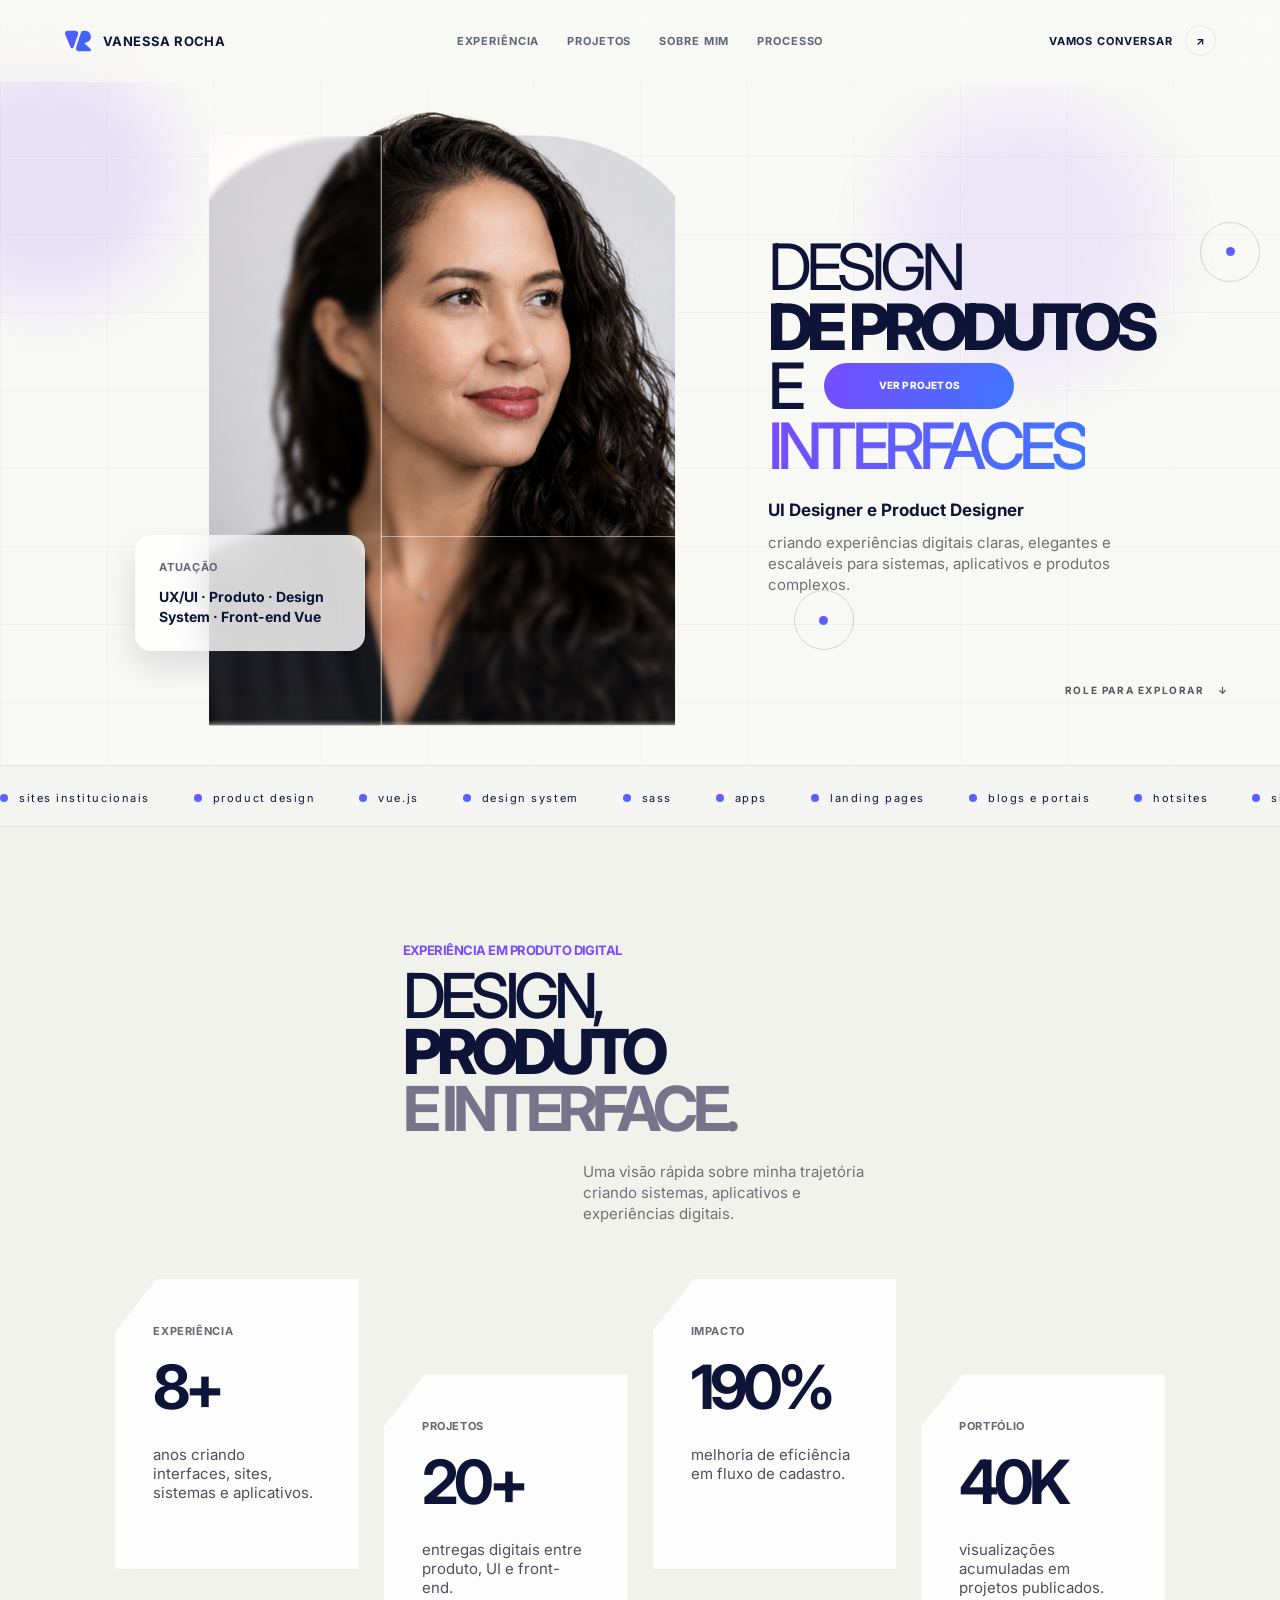
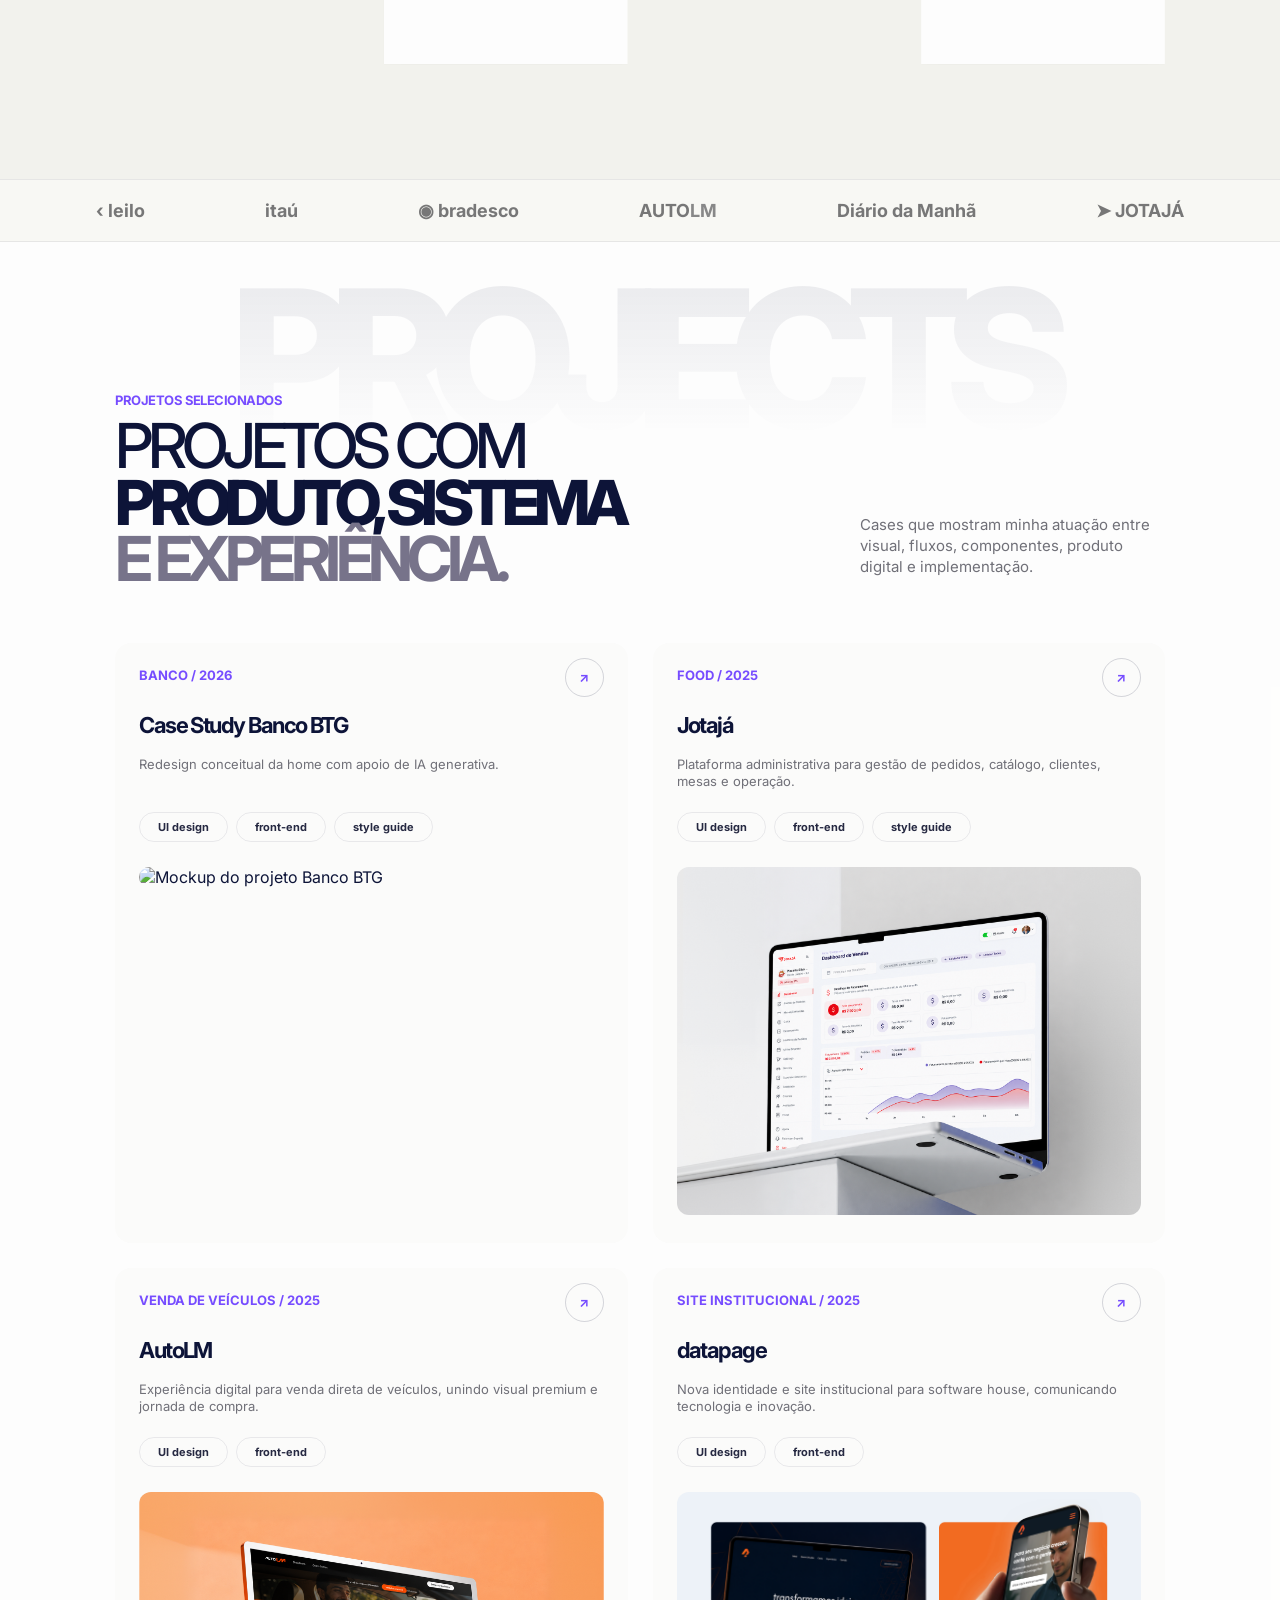
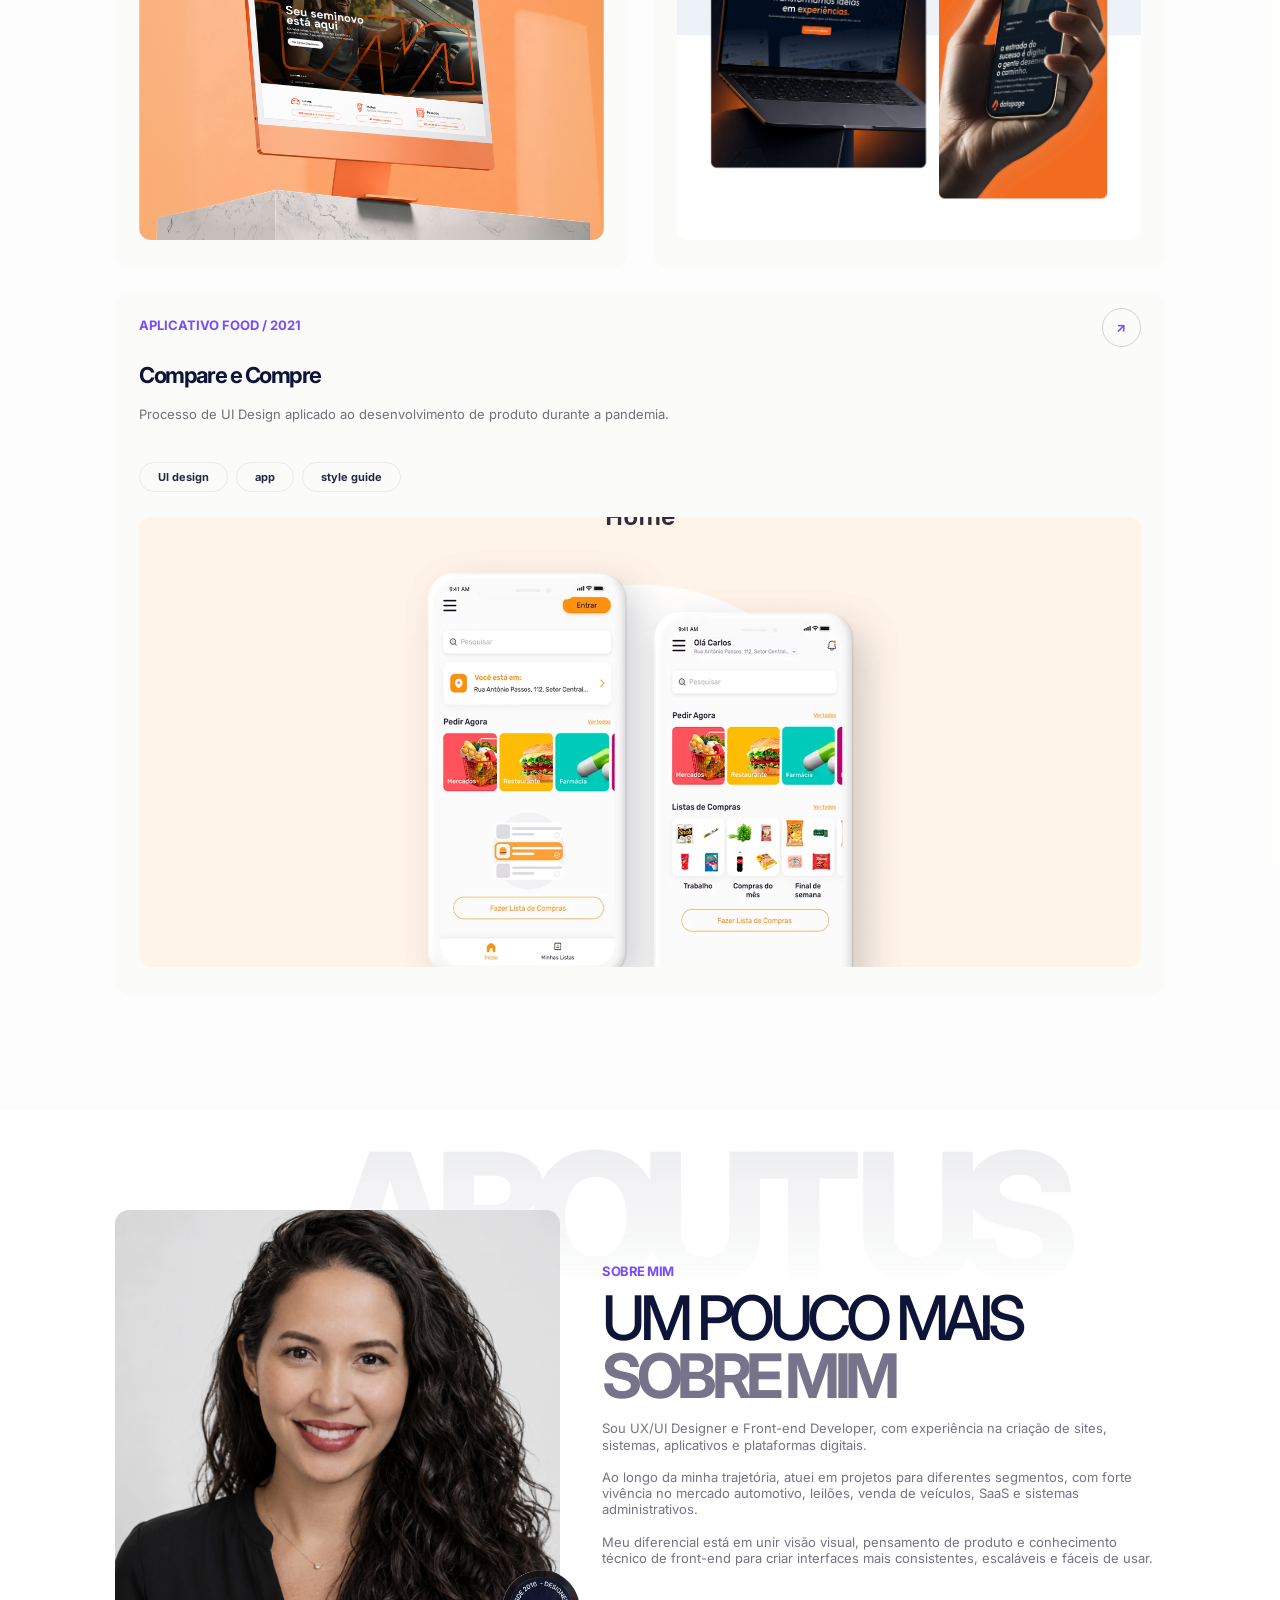
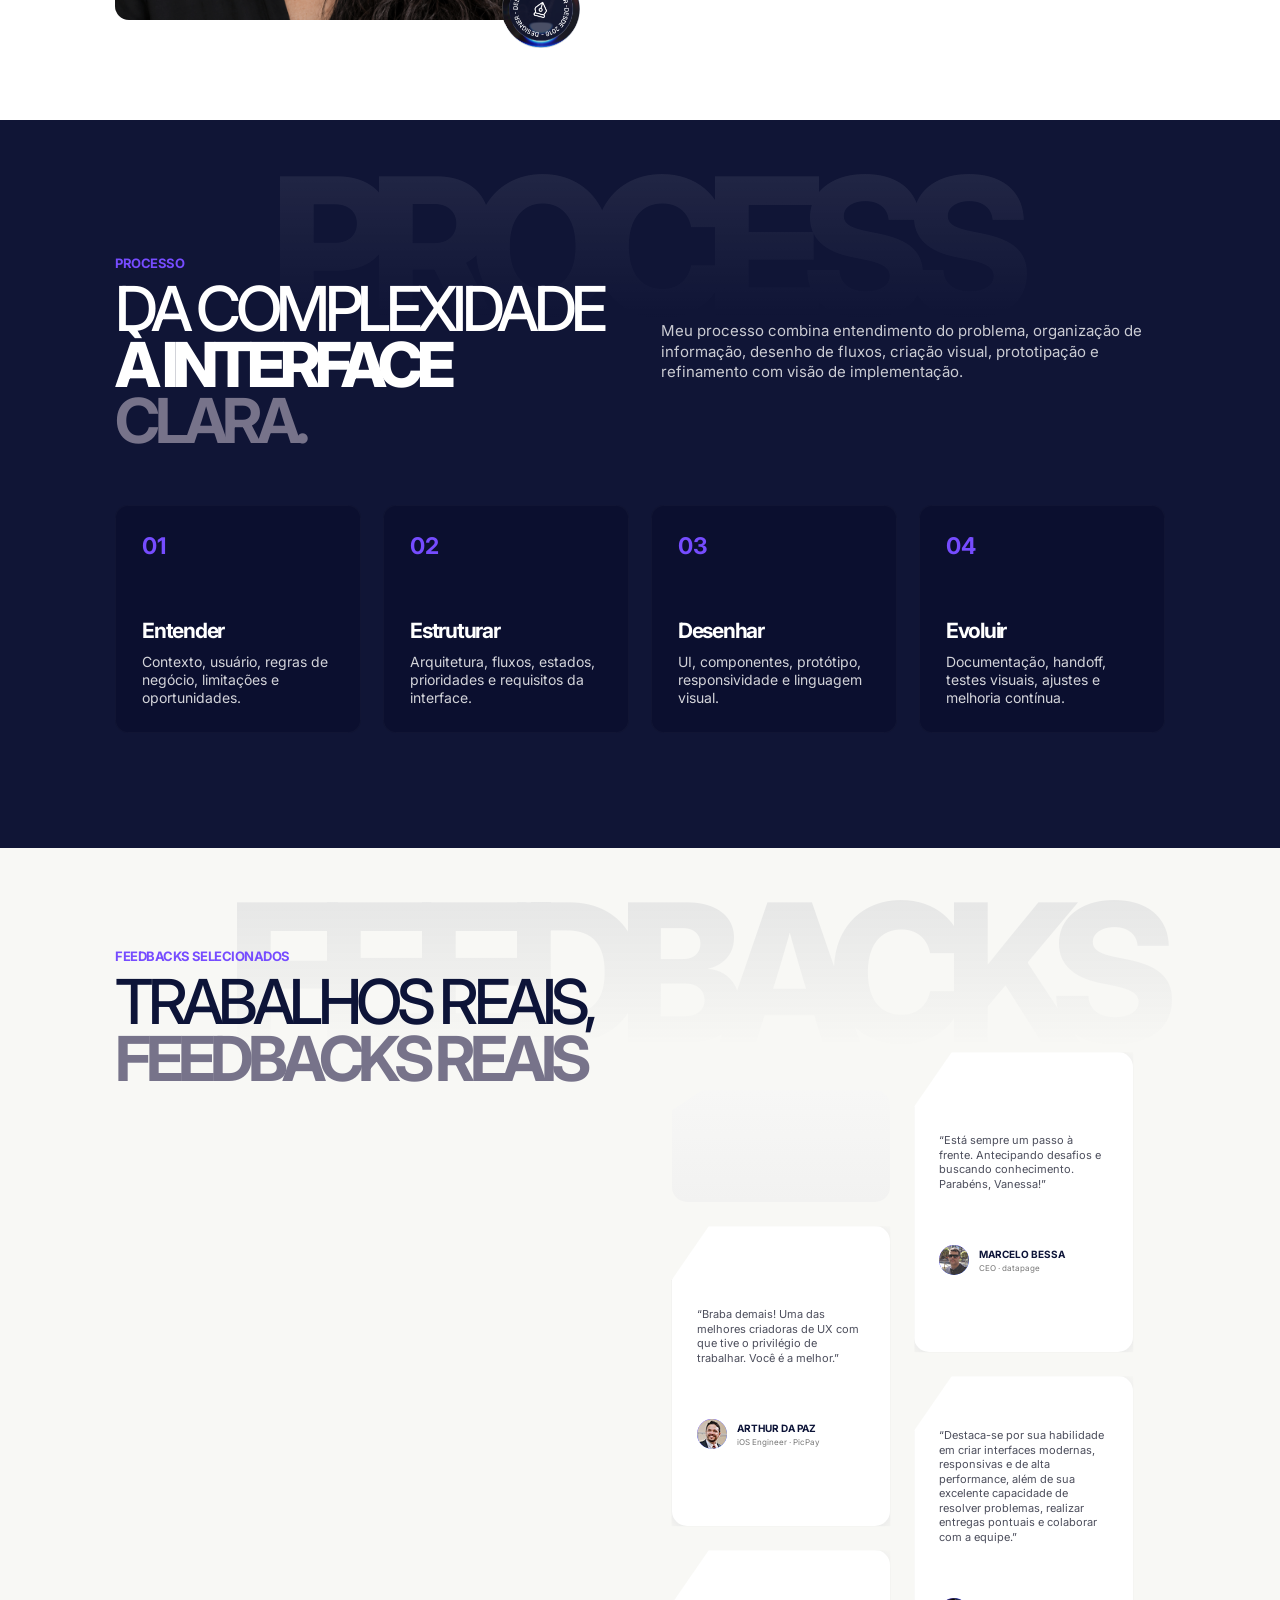
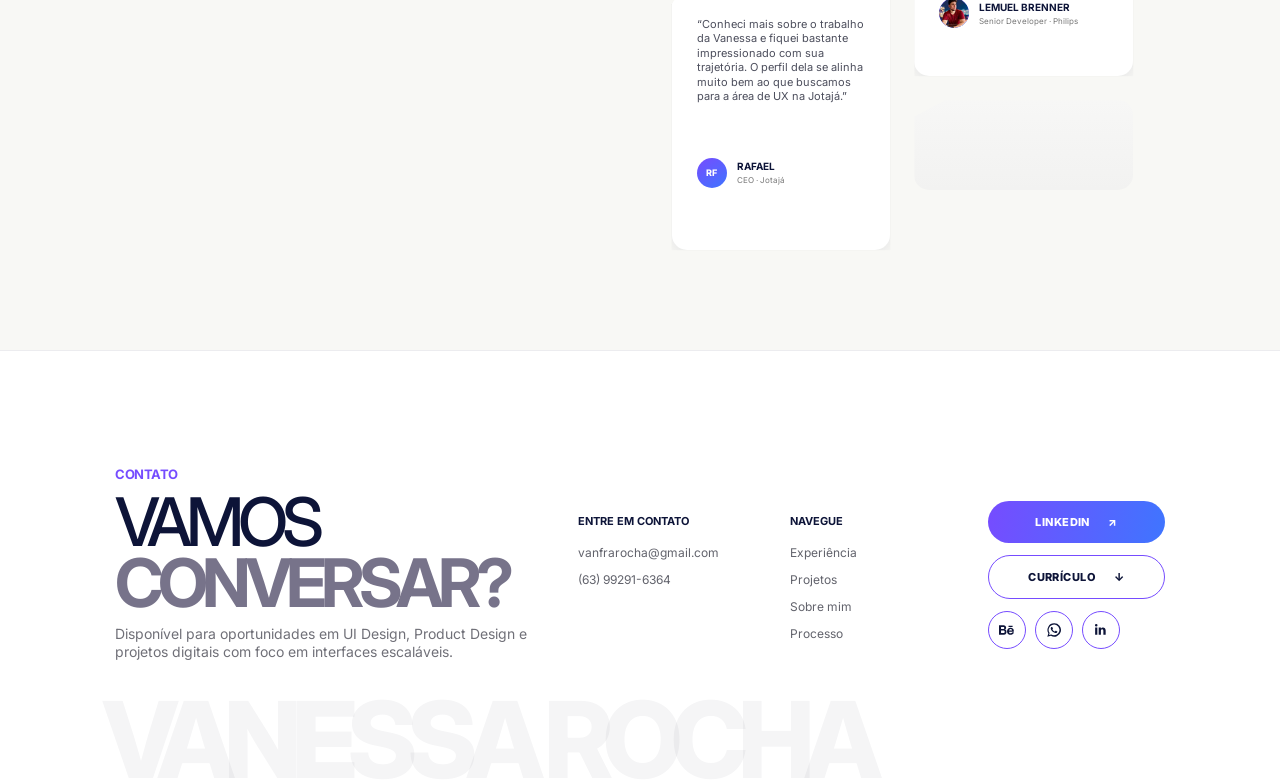
==== index.html @ e7861928 "Initial portfolio" ====
<!doctype html>
<html lang="pt-BR">

<head>
  <meta charset="UTF-8" />
  <meta name="viewport" content="width=device-width, initial-scale=1.0" />
  <meta name="description" content="Portfólio de Vanessa Rocha, UI Designer e Product Designer." />
  <title>Vanessa Rocha | UI & Product Designer</title>
  <link rel="icon" type="image/png" href="./assets/favicon.png" />
  <link rel="preconnect" href="https://fonts.googleapis.com" />
  <link rel="preconnect" href="https://fonts.gstatic.com" crossorigin />
  <link href="https://fonts.googleapis.com/css2?family=Inter:wght@400;500;600;700;800&display=swap" rel="stylesheet" />
  <link rel="stylesheet" href="./styles.css" />
  <script defer src="./script.js"></script>
</head>

<body>

  <header class="site-header">
    <a class="brand" href="#inicio" aria-label="Vanessa Rocha, início">
      <img class="brand-mark" src="./assets/logo_vr.svg" alt="" />
      <span>Vanessa Rocha</span>
    </a>
    <nav class="desktop-nav" aria-label="Navegação principal">
      <a href="#experiencia">Experiência</a>
      <a href="#projetos">Projetos</a>
      <a href="#sobre">Sobre mim</a>
      <a href="#processo">Processo</a>
    </nav>
    <a class="header-cta" href="#contato">Vamos conversar <span>↗</span></a>
    <button class="menu-button" type="button" aria-label="Abrir menu" aria-expanded="false">
      <span></span><span></span><span></span>
    </button>
  </header>

  <div class="mobile-menu">
    <a href="#experiencia">Experiência</a>
    <a href="#projetos">Projetos</a>
    <a href="#sobre">Sobre mim</a>
    <a href="#processo">Processo</a>
    <a href="#contato">Contato</a>
  </div>

  <main>
    <section class="hero" id="inicio">
      <div class="page-grid" aria-hidden="true"></div>
      <div class="hero-glow glow-a"></div>
      <div class="hero-glow glow-b"></div>
      <div class="hero-portrait reveal">
        <!-- <div class="portrait-backdrop"></div> -->
        <img src="./assets/vanessa-rocha-hero.png" alt="Retrato profissional de Vanessa Rocha" />
        <div class="portrait-grid" aria-hidden="true"></div>
        <div class="floating-card">
          <span>Atuação</span>
          <strong>UX/UI · Produto · Design System · Front-end Vue</strong>
        </div>
      </div>
      <div class="hero-copy">
        <h1 class="sr-only">Design de produtos e interfaces</h1>
        <div class="hero-title">
          <span class="hero-line" aria-hidden="true">Design</span>
          <span class="hero-line" aria-hidden="true"><strong>de produtos</strong></span>
          <span class="hero-line hero-e-line">
            <span aria-hidden="true">e</span>
            <a class="primary-button hero-button reveal" href="#projetos">Ver projetos</a>
          </span>
          <span class="hero-line" aria-hidden="true"><em>interfaces</em></span>
        </div>
        <div class="hero-intro reveal">
          <strong>UI Designer e Product Designer</strong>
          <p>criando experiências digitais claras, elegantes e escaláveis para sistemas, aplicativos e produtos
            complexos.</p>
        </div>
      </div>
      <div class="orb orb-top" aria-hidden="true"><i></i></div>
      <div class="orb orb-bottom" aria-hidden="true"><i></i></div>
      <div class="scroll-note">Role para explorar <span>↓</span></div>
    </section>

    <div class="skills-ticker" aria-label="Competências">
      <div class="ticker-track">
        <span>sites institucionais</span><span>product design</span><span>vue.js</span>
        <span>design system</span><span>sass</span><span>apps</span>
        <span>landing pages</span><span>blogs e portais</span><span>hotsites</span>
        <span>sites institucionais</span><span>product design</span><span>vue.js</span>
        <span>design system</span><span>sass</span><span>apps</span>
      </div>
    </div>

    <section class="experience section" id="experiencia">
      <div class="section-heading reveal">
        <span class="eyebrow">Experiência em produto digital</span>
        <h2>Design,<br /><strong>produto</strong><br /><em>e interface.</em></h2>
        <p>Uma visão rápida sobre minha trajetória criando sistemas, aplicativos e experiências digitais.</p>
      </div>
      <div class="metric-grid">
        <article class="metric-card reveal"><span>Experiência</span><strong>8+</strong>
          <p>anos criando interfaces, sites, sistemas e aplicativos.</p>
        </article>
        <article class="metric-card reveal"><span>Projetos</span><strong>20+</strong>
          <p>entregas digitais entre produto, UI e front-end.</p>
        </article>
        <article class="metric-card reveal"><span>Impacto</span><strong>190%</strong>
          <p>melhoria de eficiência em fluxo de cadastro.</p>
        </article>
        <article class="metric-card reveal"><span>Portfólio</span><strong>40K</strong>
          <p>visualizações acumuladas em projetos publicados.</p>
        </article>
      </div>
    </section>

    <div class="client-strip" aria-label="Empresas e marcas">
      <span>‹ leilo</span><span>itaú</span><span>◉ bradesco</span><span>AUTO<strong>LM</strong></span><span>Diário da
        Manhã</span><span>➤ JOTAJÁ</span>
    </div>

    <section class="projects section" id="projetos">
      <div class="oversized-word">PROJECTS</div>
      <div class="projects-heading reveal">
        <div>
          <span class="eyebrow">Projetos selecionados</span>
          <h2>Projetos com<br /><strong>produto, sistema</strong><br /><em>e experiência.</em></h2>
        </div>
        <p>Cases que mostram minha atuação entre visual, fluxos, componentes, produto digital e implementação.</p>
      </div>
      <div class="projects-grid">
        <a class="project-card reveal" href="./case-btg.html">
          <div class="project-meta"><span>Banco / 2026</span><i>↗</i></div>
          <h3>Case Study Banco BTG</h3>
          <p>Redesign conceitual da home com apoio de IA generativa.</p>
          <div class="tags"><span>UI design</span><span>front-end</span><span>style guide</span></div>
          <img src="./assets/btg.png" alt="Mockup do projeto Banco BTG" loading="lazy" />
        </a>
        <a class="project-card reveal" href="./case-jotaja.html">
          <div class="project-meta"><span>Food / 2025</span><i>↗</i></div>
          <h3>Jotajá</h3>
          <p>Plataforma administrativa para gestão de pedidos, catálogo, clientes, mesas e operação.</p>
          <div class="tags"><span>UI design</span><span>front-end</span><span>style guide</span></div>
          <img src="./assets/jotaja.png" alt="Mockup do dashboard Jotajá" loading="lazy" />
        </a>
        <a class="project-card reveal" href="./case-autolm.html">
          <div class="project-meta"><span>Venda de veículos / 2025</span><i>↗</i></div>
          <h3>AutoLM</h3>
          <p>Experiência digital para venda direta de veículos, unindo visual premium e jornada de compra.</p>
          <div class="tags"><span>UI design</span><span>front-end</span></div>
          <img src="./assets/autolm.png" alt="Mockup do projeto AutoLM" loading="lazy" />
        </a>
        <a class="project-card reveal" href="./case-datapage.html">
          <div class="project-meta"><span>Site institucional / 2025</span><i>↗</i></div>
          <h3>datapage</h3>
          <p>Nova identidade e site institucional para software house, comunicando tecnologia e inovação.</p>
          <div class="tags"><span>UI design</span><span>front-end</span></div>
          <img src="./assets/datapage.png" alt="Mockup do projeto datapage" loading="lazy" />
        </a>
        <a class="project-card reveal project-wide" href="./case-compare-compre.html">
          <div class="project-meta"><span>Aplicativo food / 2021</span><i>↗</i></div>
          <h3>Compare e Compre</h3>
          <p>Processo de UI Design aplicado ao desenvolvimento de produto durante a pandemia.</p>
          <div class="tags"><span>UI design</span><span>app</span><span>style guide</span></div>
          <img src="./assets/compare-compre.png" alt="Mockup do aplicativo Compare e Compre" loading="lazy" />
        </a>
      </div>
    </section>

    <section class="about section" id="sobre">
      <div class="about-background-word" aria-hidden="true">About us</div>
      <div class="about-photo reveal">
        <img src="./assets/vanessa-rocha.png" alt="Vanessa Rocha" loading="lazy" />
        <img class="about-since" src="./assets/since-2018.png" alt="Desde 2018" loading="lazy" />
      </div>
      <div class="about-content reveal">
        <span class="eyebrow">Sobre mim</span>
        <h2>Um pouco mais<br /><em>sobre mim</em></h2>
        <p>Sou UX/UI Designer e Front-end Developer, com experiência na criação de sites, sistemas, aplicativos e
          plataformas digitais.</p>
        <p>Ao longo da minha trajetória, atuei em projetos para diferentes segmentos, com forte vivência no mercado
          automotivo, leilões, venda de veículos, SaaS e sistemas administrativos.</p>
        <p>Meu diferencial está em unir visão visual, pensamento de produto e conhecimento técnico de front-end para
          criar interfaces mais consistentes, escaláveis e fáceis de usar.</p>
      </div>
    </section>

    <section class="process section" id="processo">
      <div class="oversized-word">PROCESS</div>
      <div class="process-heading reveal">
        <div>
          <span class="eyebrow">Processo</span>
          <h2>Da complexidade<br /><strong>à interface</strong><br /><em>clara.</em></h2>
        </div>
        <p>Meu processo combina entendimento do problema, organização de informação, desenho de fluxos, criação visual,
          prototipação e refinamento com visão de implementação.</p>
      </div>
      <div class="process-grid">
        <article class="process-card reveal"><span>01</span>
          <h3>Entender</h3>
          <p>Contexto, usuário, regras de negócio, limitações e oportunidades.</p>
        </article>
        <article class="process-card reveal"><span>02</span>
          <h3>Estruturar</h3>
          <p>Arquitetura, fluxos, estados, prioridades e requisitos da interface.</p>
        </article>
        <article class="process-card reveal"><span>03</span>
          <h3>Desenhar</h3>
          <p>UI, componentes, protótipo, responsividade e linguagem visual.</p>
        </article>
        <article class="process-card reveal"><span>04</span>
          <h3>Evoluir</h3>
          <p>Documentação, handoff, testes visuais, ajustes e melhoria contínua.</p>
        </article>
      </div>
    </section>

    <section class="feedbacks section">
      <div class="oversized-word">FEEDBACKS</div>
      <div class="feedback-title reveal">
        <span class="eyebrow">Feedbacks selecionados</span>
        <h2>Trabalhos reais,<br /><em>feedbacks reais</em></h2>
      </div>
      <div class="feedback-grid">
        <div class="feedback-column feedback-column-left">
          <div class="feedback-placeholder" aria-hidden="true"></div>
          <blockquote class="feedback-card reveal">
            <p>“Braba demais! Uma das melhores criadoras de UX com que tive o privilégio de trabalhar. Você é a melhor.”
            </p>
            <footer><i><img src="./assets/arthur.png" alt="Arthur da Paz" /></i><span><strong>Arthur da
                  Paz</strong><small>iOS Engineer · PicPay</small></span></footer>
          </blockquote>
          <blockquote class="feedback-card reveal">
            <p>“Conheci mais sobre o trabalho da Vanessa e fiquei bastante impressionado com sua trajetória. O perfil
              dela se alinha muito bem ao que buscamos para a área de UX na Jotajá.”</p>
            <footer><i>RF</i><span><strong>Rafael</strong><small>CEO · Jotajá</small></span>
            </footer>
          </blockquote>
        </div>
        <div class="feedback-column feedback-column-right">
          <blockquote class="feedback-card reveal">
            <p>“Está sempre um passo à frente. Antecipando desafios e buscando conhecimento. Parabéns, Vanessa!”</p>
            <footer><i><img src="./assets/marcelo.png" alt="Marcelo Bessa" /></i><span><strong>Marcelo
                  Bessa</strong><small>CEO · datapage</small></span></footer>
          </blockquote>
          <blockquote class="feedback-card reveal">
            <p>“Destaca-se por sua habilidade em criar interfaces modernas, responsivas e de alta performance, além de
              sua excelente capacidade de resolver problemas, realizar entregas pontuais e colaborar com a equipe.”</p>
            <footer><i><img src="./assets/lemuel.png" alt="Lemuel Brenner" /></i><span><strong>Lemuel
                  Brenner</strong><small>Senior Developer · Philips</small></span>
            </footer>
          </blockquote>
          <div class="feedback-placeholder feedback-placeholder-short" aria-hidden="true"></div>
        </div>
      </div>
    </section>
  </main>

  <footer class="contact section" id="contato">
    <div class="contact-title reveal">
      <span class="eyebrow">Contato</span>
      <h2>Vamos<br /><em>conversar?</em></h2>
      <p>Disponível para oportunidades em UI Design, Product Design e projetos digitais com foco em interfaces
        escaláveis.</p>
    </div>
    <div class="contact-block reveal">
      <strong>Entre em contato</strong>
      <a href="mailto:vanfrarocha@gmail.com">vanfrarocha@gmail.com</a>
      <a href="tel:+5563992916364">(63) 99291-6364</a>
    </div>
    <div class="contact-block reveal">
      <strong>Navegue</strong>
      <a href="#experiencia">Experiência</a>
      <a href="#projetos">Projetos</a>
      <a href="#sobre">Sobre mim</a>
      <a href="#processo">Processo</a>
    </div>
    <div class="social-block reveal">
      <a class="primary-button" href="https://www.linkedin.com/in/vanfranrocha/" target="_blank"
        rel="noreferrer">LinkedIn
        <span>↗</span></a>
      <a class="outline-button" href="./assets/curriculo-vanessa-rocha.pdf" download>Currículo <span>↓</span></a>
      <div class="social-circles"><a href="https://be.net/vanfranrocha" target="_blank" rel="noreferrer"
          aria-label="Behance"></a><a href="https://wa.me/5563992916364" target="_blank" rel="noreferrer"
          aria-label="WhatsApp"></a><a href="https://www.linkedin.com/in/vanfranrocha/" target="_blank" rel="noreferrer"
          aria-label="LinkedIn"></a></div>
    </div>
    <div class="footer-name">Vanessa Rocha</div>
  </footer>
</body>

</html>
---- styles.css ----
:root {
  --bg: #f8f8f5;
  --paper: #ffffff;
  --ink: #0d1438;
  --muted: #707078;
  --line: rgba(13, 20, 56, 0.08);
  --purple: #764cff;
  --blue: #3f75ff;
  --deep: #101536;
  --soft: #f2f2ef;
  --radius: 22px;
}

* {
  box-sizing: border-box;
}

html {
  scroll-behavior: smooth;
}

body {
  margin: 0;
  color: var(--ink);
  background: var(--bg);
  font-family: Inter, Arial, sans-serif;
  overflow-x: hidden;
}

a {
  color: inherit;
  text-decoration: none;
}

button {
  font: inherit;
}

.page-grid {
  position: absolute;
  inset: 0;
  z-index: -1;
  pointer-events: none;
  background-image: linear-gradient(var(--line) 1px, transparent 1px), linear-gradient(90deg, var(--line) 1px, transparent 1px);
  background-size: calc(100vw / 12) 78px;
  opacity: .4;
}

.site-header {
  position: fixed;
  inset: 0 0 auto;
  z-index: 20;
  display: grid;
  grid-template-columns: 1fr auto 1fr;
  align-items: center;
  padding: 25px 5vw;
  background: rgba(248, 248, 245, .75);
  border-bottom: 1px solid transparent;
  backdrop-filter: blur(16px);
  transition: .35s;
}

.site-header.scrolled {
  border-color: var(--line);
  padding-block: 17px;
}

.brand,
.desktop-nav,
.header-cta {
  display: flex;
  align-items: center;
}

.brand {
  gap: 11px;
  font-size: 13px;
  font-weight: 700;
  letter-spacing: .03em;
  text-transform: uppercase;
}

.brand-mark {
  display: block;
  width: 28px;
  height: 28px;
  object-fit: contain;
}

.desktop-nav {
  gap: 28px;
  font-size: 11px;
  font-weight: 700;
  letter-spacing: .08em;
  text-transform: uppercase;
}

.desktop-nav a {
  opacity: .65;
  transition: .25s;
}

.desktop-nav a:hover {
  opacity: 1;
  color: var(--purple);
}

.header-cta {
  justify-self: end;
  gap: 12px;
  font-size: 11px;
  font-weight: 700;
  letter-spacing: .08em;
  text-transform: uppercase;
}

.header-cta span {
  display: grid;
  width: 31px;
  height: 31px;
  place-items: center;
  border: 1px solid var(--line);
  border-radius: 50%;
}

.menu-button,
.mobile-menu {
  display: none;
}

.hero {
  position: relative;
  min-height: 700px;
  height: 85svh;
  max-height: 1050px;
  padding-top: 85px;
  overflow: hidden;
}

.hero-copy {
  position: absolute;
  z-index: 4;
  top: 31%;
  left: 60%;
}

h1,
h2,
h3,
p {
  margin: 0;
}

.sr-only {
  position: absolute;
  width: 1px;
  height: 1px;
  padding: 0;
  margin: -1px;
  overflow: hidden;
  clip: rect(0, 0, 0, 0);
  white-space: nowrap;
  border: 0;
}

.hero-title {
  font-size: 64px;
  line-height: .93;
  letter-spacing: -.09em;
  font-weight: 500;
  text-transform: uppercase;
}

.hero-line {
  display: block;
  overflow: hidden;
  padding-right: .08em;
}

.hero-e-line {
  display: flex;
  align-items: center;
  gap: 24px;
  overflow: visible;
}

.hero-line:nth-child(1) {
  font-weight: 400;
}

.hero-line strong {
  font-weight: 800;
}

em {
  color: transparent;
  background: linear-gradient(100deg, var(--purple), var(--blue));
  -webkit-background-clip: text;
  background-clip: text;
  font-style: normal;
}

.hero-intro {
  max-width: 365px;
  margin-top: 25px;
}

.hero-intro strong {
  display: block;
  margin-bottom: 13px;
  font-size: 17px;
}

.hero-intro p,
.section-heading p,
.projects-heading p,
.process-heading p,
.about-content p {
  color: var(--muted);
  font-size: 15px;
  line-height: 1.38;
}

.hero-portrait {
  position: absolute;
  left: 8.5%;
  bottom: 10%;
  width: 52%;
  height: 82%;
}

.portrait-backdrop {
  position: absolute;
  inset: 9% 0 0 0;
  border-radius: 48% 48% 0 0 / 25% 25% 0 0;
  background: linear-gradient(145deg, #f0f0f2, #dddfe7);
}

.hero-portrait img {
  position: absolute;
  left: 50%;
  bottom: -6%;
  width: 70%;
  height: 103%;
  object-fit: cover;
  object-position: 50% 8%;
  transform: translateX(-50%);
  filter: saturate(.88);
  mix-blend-mode: multiply;
}

/* .portrait-grid { position:absolute; inset:9% 0 0; border:1px solid rgba(255,255,255,.75); background:linear-gradient(90deg, transparent 49.8%, rgba(255,255,255,.76) 50%,transparent 50.2%),linear-gradient(transparent 49.8%, rgba(255,255,255,.76) 50%,transparent 50.2%); } */
.floating-card {
  position: absolute;
  left: 4%;
  bottom: 6%;
  width: 230px;
  padding: 25px 24px;
  border-radius: 16px;
  background: rgba(255, 255, 255, .82);
  box-shadow: 0 15px 34px rgba(13, 20, 56, .12);
  backdrop-filter: blur(18px);
}

.floating-card span,
.metric-card span {
  display: block;
  margin-bottom: 12px;
  color: #656574;
  font-size: 11px;
  font-weight: 700;
  letter-spacing: .06em;
  text-transform: uppercase;
}

.floating-card strong {
  font-size: 14px;
  line-height: 1.22;
}

.primary-button,
.outline-button {
  display: flex;
  align-items: center;
  justify-content: center;
  gap: 18px;
  min-width: 190px;
  padding: 16px 23px;
  border-radius: 99px;
  color: white;
  background: linear-gradient(100deg, var(--purple), var(--blue));
  font-size: 11px;
  font-weight: 800;
  letter-spacing: .04em;
  text-transform: uppercase;
  transition: .3s;
}

.primary-button:hover {
  transform: translateY(-4px);
  box-shadow: 0 14px 30px rgba(88, 82, 255, .26);
}

.hero-button {
  min-width: 190px;
  min-height: 46px;
  padding: 14px 30px;
  font-size: 10px;
  letter-spacing: .02em;
  transform: translateY(-2px);
  pointer-events: auto;
}

.hero-button span {
  font-size: 15px;
}

.orb {
  position: absolute;
  z-index: 3;
  display: grid;
  place-items: center;
  width: 60px;
  height: 60px;
  border: 1px solid rgba(13, 20, 56, .16);
  border-radius: 50%;
  animation: float 4s ease-in-out infinite;
}

.orb i {
  width: 9px;
  height: 9px;
  border-radius: 50%;
  background: linear-gradient(var(--purple), var(--blue));
}

.orb-top {
  right: 20px;
  top: 29%;
}

.orb-bottom {
  left: 62%;
  bottom: 15%;
  animation-delay: -2s;
}

.scroll-note {
  position: absolute;
  right: 4%;
  bottom: 9%;
  color: #555566;
  font-size: 10px;
  font-weight: 700;
  letter-spacing: .16em;
  text-transform: uppercase;
}

.scroll-note span {
  display: inline-block;
  margin-left: 10px;
  animation: bounce 1.3s infinite;
}

.hero-glow {
  position: absolute;
  border-radius: 50%;
  filter: blur(30px);
  opacity: .24;
}

.glow-a {
  width: 280px;
  height: 280px;
  right: 9%;
  top: 13%;
  background: #c8b3ff;
}

.glow-b {
  width: 250px;
  height: 250px;
  left: -6%;
  top: 7%;
  background: #b79aff;
}

.skills-ticker {
  overflow: hidden;
  padding: 20px 0;
  background: rgba(245, 245, 242, .92);
  border-block: 1px solid var(--line);
  white-space: nowrap;
}

.ticker-track {
  display: inline-flex;
  gap: 44px;
  animation: ticker 34s linear infinite;
}

.ticker-track span {
  font-size: 11px;
  letter-spacing: .14em;
  text-transform: lowercase;
}

.ticker-track span::before {
  content: "";
  display: inline-block;
  width: 8px;
  height: 8px;
  margin-right: 11px;
  border-radius: 50%;
  background: linear-gradient(var(--purple), var(--blue));
}

.section {
  position: relative;
  padding: 115px 9vw;
}

.experience {
  min-height: 850px;
  background: rgba(232, 232, 226, 0.4);
}

.section-heading {
  width: 475px;
  margin: 0 auto 55px;
}

.eyebrow {
  display: block;
  margin-bottom: 10px;
  color: var(--purple);
  font-size: 13px;
  font-weight: 700;
  letter-spacing: -.04em;
  text-transform: uppercase;
}

h2 {
  font-size: clamp(48px, 5.3vw, 62px);
  line-height: .91;
  letter-spacing: -.09em;
  text-transform: uppercase;
  font-weight: 500;
}

h2 strong {
  font-weight: 800;
}

h2 em {
  color: #77738a;
  background: none;
  font-weight: 700;
}

.section-heading p {
  width: 285px;
  margin: 25px 0 0 180px;
}

.metric-grid {
  display: grid;
  grid-template-columns: repeat(4, 1fr);
  align-items: start;
  gap: 25px;
  max-width: 1180px;
  margin: auto;
}

.metric-card {
  min-height: 290px;
  padding: 45px 38px;
  background: rgba(255, 255, 255, .88);
  box-shadow: 0 15px 25px rgba(13, 20, 56, .08);
  clip-path: polygon(17% 0, 100% 0, 100% 100%, 0 100%, 0 18%);
}

.metric-card:nth-child(even) {
  margin-top: 95px;
}

.metric-card strong {
  display: block;
  margin-bottom: 22px;
  font-size: 61px;
  letter-spacing: -.08em;
}

.metric-card p {
  max-width: 170px;
  color: #50505d;
  font-size: 15px;
  line-height: 1.25;
}

.client-strip {
  display: flex;
  justify-content: space-around;
  gap: 30px;
  overflow: hidden;
  padding: 20px 4vw;
  border-block: 1px solid var(--line);
  color: #777;
  background: rgba(248, 248, 245, .95);
  font-size: 18px;
  font-weight: 700;
  white-space: nowrap;
}

.client-strip strong {
  color: #888;
}

.projects {
  padding-top: 150px;
  background: rgba(255, 255, 255, .8);
}

.oversized-word {
  position: absolute;
  top: 42px;
  left: 0;
  right: 0;
  width: 100%;
  overflow: hidden;
  color: transparent;
  background: linear-gradient(180deg,
      rgba(13, 20, 56, .075) 0%,
      rgba(13, 20, 56, .045) 45%,
      rgba(13, 20, 56, 0) 100%);
  -webkit-background-clip: text;
  background-clip: text;
  font-size: clamp(92px, 15vw, 210px);
  font-weight: 800;
  letter-spacing: -.125em;
  line-height: .78;
  text-align: center;
  text-transform: uppercase;
  white-space: nowrap;
  pointer-events: none;
  user-select: none;
}

.projects-heading,
.process-heading {
  position: relative;
  display: flex;
  align-items: end;
  justify-content: space-between;
  gap: 40px;
  margin-bottom: 55px;
}

.projects-heading p {
  width: 305px;
  margin-bottom: 10px;
}

.projects-grid {
  display: grid;
  grid-template-columns: repeat(2, minmax(0, 1fr));
  gap: 25px;
}

.project-card {
  display: block;
  padding: 24px;
  border-radius: 16px;
  background: #fbfbfa;
  transition: transform .4s, box-shadow .4s !important;
}

.project-card:hover {
  transform: translateY(-8px);
  box-shadow: 0 24px 40px rgba(13, 20, 56, .09);
}

.project-meta {
  display: flex;
  justify-content: space-between;
  color: var(--purple);
  font-size: 13px;
  font-weight: 700;
  text-transform: uppercase;
}

.project-meta i {
  display: grid;
  width: 39px;
  height: 39px;
  margin-top: -9px;
  place-items: center;
  border: 1px solid rgba(13, 20, 56, .17);
  border-radius: 50%;
  font-style: normal;
  transition: .3s;
}

.project-card:hover .project-meta i {
  color: #fff;
  border-color: var(--purple);
  background: var(--purple);
  transform: rotate(45deg);
}

.project-card h3 {
  margin: 15px 0 18px;
  font-size: 22px;
  letter-spacing: -.07em;
}

.project-card p {
  min-height: 38px;
  color: var(--muted);
  font-size: 13px;
  line-height: 1.35;
}

.tags {
  display: flex;
  flex-wrap: wrap;
  gap: 8px;
  margin: 18px 0 25px;
}

.tags span {
  padding: 7px 18px;
  border: 1px solid var(--line);
  border-radius: 99px;
  color: #262942;
  font-size: 11px;
  font-weight: 700;
}

.project-card img {
  width: 100%;
  height: 348px;
  border-radius: 12px;
  object-fit: cover;
}

.project-wide {
  grid-column: span 2;
}

.project-wide img {
  height: 450px;
  object-position: center 42%;
}

.about {
  position: relative;
  display: grid;
  grid-template-columns: minmax(0, .95fr) minmax(0, 1.2fr);
  align-items: center;
  gap: 42px;
  min-height: 570px;
  padding-top: 100px;
  padding-bottom: 100px;
  overflow: hidden;
  background-color: #fff;
}

.about-background-word {
  position: absolute;
  top: 35px;
  left: 15%;
  right: 7%;
  z-index: 0;
  overflow: hidden;
  color: transparent;
  background: linear-gradient(180deg,
      rgba(13, 20, 56, .075) 0%,
      rgba(13, 20, 56, .035) 58%,
      rgba(13, 20, 56, 0) 100%);
  -webkit-background-clip: text;
  background-clip: text;
  font-size: clamp(96px, 14vw, 190px);
  font-weight: 800;
  letter-spacing: -.12em;
  line-height: .8;
  text-align: center;
  text-transform: uppercase;
  white-space: nowrap;
  pointer-events: none;
  user-select: none;
}

.about-content,
.about-photo {
  position: relative;
  z-index: 1;
}

.about-content p {
  max-width: 610px;
  margin-top: 16px;
  color: #737386;
  font-size: 13px;
  line-height: 1.25;
}

.about-content h2 {
  font-size: clamp(46px, 4.8vw, 62px);
  line-height: .94;
}

.about-content h2 em {
  color: #77738a;
  background: none;
  font-weight: 700;
}

.text-link {
  display: inline-flex;
  gap: 10px;
  margin-top: 35px;
  color: var(--purple);
  font-size: 12px;
  font-weight: 800;
  letter-spacing: .05em;
  text-transform: uppercase;
}

.about-photo {
  height: 410px;
  overflow: visible;
  border-radius: 14px;
  background: #ececed;
}

.about-photo>img:first-child {
  width: 100%;
  height: 100%;
  overflow: hidden;
  border-radius: inherit;
  object-fit: cover;
  object-position: center 18%;
  filter: saturate(.86);
  mix-blend-mode: multiply;
}

.about-since {
  position: absolute;
  right: -20px;
  bottom: -28px;
  z-index: 2;
  width: 78px;
  height: 78px;
  object-fit: contain;
  animation: aboutSpin 24s linear infinite;
}

.process {
  color: white;
  background: var(--deep);
  overflow: hidden;
}

.process .oversized-word {
  top: 52px;
  background: linear-gradient(180deg,
      rgba(255, 255, 255, .075) 0%,
      rgba(255, 255, 255, .04) 45%,
      rgba(255, 255, 255, 0) 100%);
  -webkit-background-clip: text;
  background-clip: text;
}

.process-heading {
  align-items: center;
  margin-top: 20px;
}

.process-heading p {
  width: 48%;
  color: rgba(255, 255, 255, .78);
}

.process-grid {
  display: grid;
  grid-template-columns: repeat(4, 1fr);
  gap: 22px;
}

.process-card {
  min-height: 220px;
  padding: 27px;
  border-radius: 13px;
  background: rgba(3, 7, 35, .38);
  box-shadow: inset 0 0 0 1px rgba(255, 255, 255, .025);
}

.process-card span {
  color: var(--purple);
  font-size: 23px;
  font-weight: 700;
}

.process-card h3 {
  margin: 58px 0 10px;
  font-size: 21px;
  letter-spacing: -.06em;
}

.process-card p {
  color: rgba(255, 255, 255, .82);
  font-size: 14px;
  line-height: 1.28;
}

.feedbacks {
  min-height: 980px;
  padding-top: 100px;
  padding-bottom: 100px;
  overflow: hidden;
}

.feedbacks .oversized-word {
  top: 50px;
  left: 12%;
  right: 4%;
  width: auto;
  text-align: center;
}

.feedback-title {
  position: relative;
  z-index: 1;
  width: 48%;
}

.feedback-grid {
  display: grid;
  grid-template-columns: repeat(2, minmax(0, 1fr));
  gap: 24px;
  width: 47%;
  margin: -35px 0 0 auto;
  padding-right: 3%;
}

.feedback-column {
  display: flex;
  flex-direction: column;
  gap: 24px;
}

.feedback-column-left {
  padding-top: 38px;
}

.feedback-placeholder {
  min-height: 112px;
  border-radius: 15px;
  background: linear-gradient(180deg, #f7f7f6, #f2f2f1);
  clip-path: polygon(14% 0, 100% 0, 100% 100%, 0 100%, 0 18%);
}

.feedback-placeholder-tall {
  min-height: 210px;
}

.feedback-placeholder-short {
  min-height: 90px;
}

.feedback-card {
  min-height: 300px;
  margin: 0;
  background: #fff;
  padding: 28px 25px 24px;
  border-radius: 15px;
  box-shadow: 0 3px 16px rgba(13, 20, 56, .09);
  clip-path: polygon(17% 0, 100% 0, 100% 100%, 0 100%, 0 18%);
  display: flex;
  flex-direction: column;
  justify-content: center;
}

.feedback-card p {
  color: #4c4e5c;
  font-size: 11px;
  line-height: 1.32;
}

.feedback-card footer {
  display: flex;
  align-items: center;
  gap: 10px;
  margin-top: 54px;
  font-size: 11px;
  text-transform: uppercase;
}

.feedback-card footer i {
  display: grid;
  flex: 0 0 auto;
  width: 30px;
  height: 30px;
  place-items: center;
  color: white;
  border-radius: 50%;
  background: linear-gradient(145deg, var(--purple), var(--blue));
  font-size: 9px;
  font-style: normal;
  font-weight: 800;
  overflow: hidden;
}

.feedback-card footer i img {
  width: 100%;
  height: 100%;
  object-fit: cover;
}

.feedback-card footer span {
  display: flex;
  flex-direction: column;
  gap: 3px;
}

.feedback-card footer strong {
  font-size: 10px;
}

.feedback-card footer small {
  color: #777;
  font-size: 8px;
  text-transform: none;
}

.contact {
  display: grid;
  grid-template-columns: 1.4fr .55fr .5fr .6fr;
  gap: 50px;
  min-height: 420px;
  padding-bottom: 120px;
  border-top: 1px solid var(--line);
  background: white;
  overflow: hidden;
}

.contact-title h2 {
  font-size: 67px;
}

.contact-title p {
  max-width: 490px;
  margin-top: 11px;
  color: var(--muted);
  font-size: 14px;
  line-height: 1.3;
}

.contact-block {
  display: flex;
  flex-direction: column;
  gap: 12px;
  padding-top: 48px;
  font-size: 12px;
}

.contact-block strong {
  margin-bottom: 5px;
  font-size: 11px;
  text-transform: uppercase;
}

.contact-block a {
  color: #62636c;
}

.contact-block a:hover {
  color: var(--purple);
}

.social-block {
  display: flex;
  flex-direction: column;
  gap: 12px;
  padding-top: 35px;
}

.social-block .primary-button,
.outline-button {
  min-width: 145px;
  padding: 14px 18px;
}

.outline-button {
  color: var(--ink);
  border: 1px solid var(--purple);
  background: white;
}

.social-circles {
  display: flex;
  gap: 9px;
}

.social-circles a {
  display: grid;
  width: 38px;
  height: 38px;
  place-items: center;
  color: var(--ink);
  border: 1px solid var(--purple);
  border-radius: 50%;
  font-size: 11px;
  font-weight: 700;
}

.social-circles a::before {
  content: "";
  width: 16px;
  height: 16px;
  background: currentColor;
  mask-position: center;
  mask-repeat: no-repeat;
  mask-size: contain;
  -webkit-mask-position: center;
  -webkit-mask-repeat: no-repeat;
  -webkit-mask-size: contain;
}

.social-circles a[aria-label="Behance"]::before {
  mask-image: url("data:image/svg+xml,%3Csvg xmlns='http://www.w3.org/2000/svg' viewBox='0 0 24 24'%3E%3Cpath d='M8.7 11.1s2-.15 2-2.48C10.7 6.3 9.06 5 6.98 5H0v14h7.15s4.05.13 4.05-4.13c0 0 .18-3.77-2.5-3.77ZM3.08 7.49h3.9s.93 0 .93 1.35c0 1.36-.55 1.56-1.18 1.56H3.08V7.49Zm3.9 9.03h-3.9v-3.74h4.07s1.39-.02 1.39 1.92c0 1.64-1.04 1.82-1.56 1.82ZM17.45 8.55c-5.36 0-5.35 5.35-5.35 5.35s-.37 5.32 5.35 5.32c0 0 4.77.27 4.77-3.7h-2.45s.08 1.5-2.24 1.5c0 0-2.45.17-2.45-2.42h7.22s.79-6.05-4.85-6.05Zm-2.4 4.2s.3-2.15 2.45-2.15 2.12 2.15 2.12 2.15h-4.57ZM14.3 5.7h6.1v1.82h-6.1V5.7Z'/%3E%3C/svg%3E");
  -webkit-mask-image: url("data:image/svg+xml,%3Csvg xmlns='http://www.w3.org/2000/svg' viewBox='0 0 24 24'%3E%3Cpath d='M8.7 11.1s2-.15 2-2.48C10.7 6.3 9.06 5 6.98 5H0v14h7.15s4.05.13 4.05-4.13c0 0 .18-3.77-2.5-3.77ZM3.08 7.49h3.9s.93 0 .93 1.35c0 1.36-.55 1.56-1.18 1.56H3.08V7.49Zm3.9 9.03h-3.9v-3.74h4.07s1.39-.02 1.39 1.92c0 1.64-1.04 1.82-1.56 1.82ZM17.45 8.55c-5.36 0-5.35 5.35-5.35 5.35s-.37 5.32 5.35 5.32c0 0 4.77.27 4.77-3.7h-2.45s.08 1.5-2.24 1.5c0 0-2.45.17-2.45-2.42h7.22s.79-6.05-4.85-6.05Zm-2.4 4.2s.3-2.15 2.45-2.15 2.12 2.15 2.12 2.15h-4.57ZM14.3 5.7h6.1v1.82h-6.1V5.7Z'/%3E%3C/svg%3E");
}

.social-circles a[aria-label="WhatsApp"]::before {
  mask-image: url("data:image/svg+xml,%3Csvg xmlns='http://www.w3.org/2000/svg' viewBox='0 0 24 24'%3E%3Cpath d='M12.04 2a9.84 9.84 0 0 0-8.46 14.86L2 22l5.28-1.54A9.97 9.97 0 1 0 12.04 2Zm0 17.95a8.1 8.1 0 0 1-4.13-1.13l-.3-.18-3.13.91.94-3.05-.2-.31A8.1 8.1 0 1 1 12.04 19.95Zm4.45-6.07c-.24-.12-1.44-.71-1.66-.79-.22-.08-.38-.12-.55.12-.16.25-.63.79-.77.95-.14.16-.28.18-.52.06-.25-.12-1.03-.38-1.97-1.22a7.4 7.4 0 0 1-1.36-1.69c-.14-.24-.02-.37.1-.49.11-.11.25-.28.37-.43.12-.14.16-.24.24-.4.08-.17.04-.31-.02-.43-.06-.12-.55-1.32-.75-1.81-.2-.48-.4-.41-.55-.42h-.46c-.16 0-.42.06-.65.3-.22.25-.85.84-.85 2.04s.87 2.36 1 2.52c.12.16 1.72 2.63 4.17 3.68.58.25 1.04.4 1.39.52.58.19 1.11.16 1.53.1.47-.07 1.44-.59 1.64-1.16.2-.57.2-1.06.14-1.16-.06-.1-.22-.16-.46-.28Z'/%3E%3C/svg%3E");
  -webkit-mask-image: url("data:image/svg+xml,%3Csvg xmlns='http://www.w3.org/2000/svg' viewBox='0 0 24 24'%3E%3Cpath d='M12.04 2a9.84 9.84 0 0 0-8.46 14.86L2 22l5.28-1.54A9.97 9.97 0 1 0 12.04 2Zm0 17.95a8.1 8.1 0 0 1-4.13-1.13l-.3-.18-3.13.91.94-3.05-.2-.31A8.1 8.1 0 1 1 12.04 19.95Zm4.45-6.07c-.24-.12-1.44-.71-1.66-.79-.22-.08-.38-.12-.55.12-.16.25-.63.79-.77.95-.14.16-.28.18-.52.06-.25-.12-1.03-.38-1.97-1.22a7.4 7.4 0 0 1-1.36-1.69c-.14-.24-.02-.37.1-.49.11-.11.25-.28.37-.43.12-.14.16-.24.24-.4.08-.17.04-.31-.02-.43-.06-.12-.55-1.32-.75-1.81-.2-.48-.4-.41-.55-.42h-.46c-.16 0-.42.06-.65.3-.22.25-.85.84-.85 2.04s.87 2.36 1 2.52c.12.16 1.72 2.63 4.17 3.68.58.25 1.04.4 1.39.52.58.19 1.11.16 1.53.1.47-.07 1.44-.59 1.64-1.16.2-.57.2-1.06.14-1.16-.06-.1-.22-.16-.46-.28Z'/%3E%3C/svg%3E");
}

.social-circles a[aria-label="LinkedIn"]::before {
  mask-image: url("data:image/svg+xml,%3Csvg xmlns='http://www.w3.org/2000/svg' viewBox='0 0 24 24'%3E%3Cpath d='M6.5 8.4H3.2V19h3.3V8.4ZM4.85 3A1.92 1.92 0 1 0 4.85 6.84 1.92 1.92 0 0 0 4.85 3ZM19 12.9c0-3.2-1.7-4.69-4-4.69a3.46 3.46 0 0 0-3.14 1.73V8.4H8.55V19h3.31v-5.25c0-1.38.26-2.72 1.98-2.72 1.69 0 1.71 1.58 1.71 2.81V19H19v-6.1Z'/%3E%3C/svg%3E");
  -webkit-mask-image: url("data:image/svg+xml,%3Csvg xmlns='http://www.w3.org/2000/svg' viewBox='0 0 24 24'%3E%3Cpath d='M6.5 8.4H3.2V19h3.3V8.4ZM4.85 3A1.92 1.92 0 1 0 4.85 6.84 1.92 1.92 0 0 0 4.85 3ZM19 12.9c0-3.2-1.7-4.69-4-4.69a3.46 3.46 0 0 0-3.14 1.73V8.4H8.55V19h3.31v-5.25c0-1.38.26-2.72 1.98-2.72 1.69 0 1.71 1.58 1.71 2.81V19H19v-6.1Z'/%3E%3C/svg%3E");
}

.footer-name {
  position: absolute;
  left: 8%;
  bottom: -22px;
  color: rgba(13, 20, 56, .045);
  font-size: 106px;
  font-weight: 800;
  letter-spacing: -.1em;
  text-transform: uppercase;
  white-space: nowrap;
}

.reveal {
  opacity: 0;
  transform: translateY(30px);
  transition: opacity .8s cubic-bezier(.2, .8, .2, 1), transform .8s cubic-bezier(.2, .8, .2, 1);
}

.reveal.visible {
  opacity: 1;
  transform: translateY(0);
}

@keyframes ticker {
  to {
    transform: translateX(-50%);
  }
}

@keyframes float {
  50% {
    transform: translateY(-14px);
  }
}

@keyframes bounce {
  50% {
    transform: translateY(7px);
  }
}

@keyframes aboutSpin {
  to {
    transform: rotate(360deg);
  }
}

@media(max-width:900px) {
  .site-header {
    grid-template-columns: 1fr auto;
    padding: 18px 20px;
  }

  .desktop-nav,
  .header-cta {
    display: none;
  }

  .menu-button {
    display: flex;
    flex-direction: column;
    gap: 5px;
    padding: 8px 0 8px 10px;
    border: 0;
    background: none;
  }

  .menu-button span {
    width: 22px;
    height: 2px;
    background: var(--ink);
    transition: .25s;
  }

  .menu-button.active span:nth-child(1) {
    transform: translateY(7px) rotate(45deg)
  }

  .menu-button.active span:nth-child(2) {
    opacity: 0
  }

  .menu-button.active span:nth-child(3) {
    transform: translateY(-7px) rotate(-45deg)
  }

  .mobile-menu {
    position: fixed;
    inset: 65px 0 auto;
    z-index: 19;
    display: flex;
    max-height: 0;
    flex-direction: column;
    gap: 0;
    overflow: hidden;
    background: rgba(248, 248, 245, .98);
    transition: .35s;
  }

  .mobile-menu.open {
    max-height: 340px;
    padding: 10px 20px 20px;
    border-bottom: 1px solid var(--line);
  }

  .mobile-menu a {
    padding: 13px 0;
    color: var(--ink);
    font-size: 13px;
    font-weight: 700;
    letter-spacing: .08em;
    text-transform: uppercase;
  }

  .hero {
    height: auto;
    min-height: 850px;
    padding-top: 70px;
  }

  .hero-copy {
    top: 15%;
    left: 20px;
    z-index: 6;
  }

  .hero-title {
    font-size: clamp(58px, 16vw, 84px);
  }

  .hero-e-line {
    gap: 14px;
  }

  .hero-intro {
    margin-top: 25px;
    max-width: 310px;
  }

  .hero-intro p {
    font-size: 14px;
  }

  .hero-portrait {
    left: -22%;
    bottom: 0;
    width: 122%;
    height: 62%;
    opacity: .7;
  }

  .floating-card {
    left: 24%;
    bottom: 6%;
    width: 210px;
  }

  .hero-button {
    min-width: 162px;
    min-height: 42px;
    padding: 12px 22px;
    transform: translateY(-1px);
  }

  .orb-bottom {
    left: auto;
    right: 20px;
    bottom: 28%;
  }

  .scroll-note {
    right: 20px;
    bottom: 4%;
  }

  .section {
    padding: 80px 20px;
  }

  .experience {
    min-height: auto;
  }

  .section-heading {
    width: auto;
    margin: 0 0 40px;
  }

  .section-heading p {
    width: auto;
    max-width: 300px;
    margin: 20px 0 0;
  }

  .metric-grid {
    grid-template-columns: repeat(2, 1fr);
    gap: 13px;
  }

  .metric-card,
  .metric-card:nth-child(even) {
    min-height: 220px;
    margin: 0;
    padding: 28px 20px;
  }

  .metric-card strong {
    font-size: 48px;
  }

  .metric-card p {
    font-size: 13px;
  }

  .client-strip {
    justify-content: flex-start;
    padding-inline: 20px;
    overflow: auto;
  }

  .oversized-word {
    top: 28px;
    left: 0;
    right: 0;
    font-size: clamp(76px, 28vw, 120px);
    text-align: center;
  }

  .projects {
    padding-top: 105px;
  }

  .projects-heading,
  .process-heading {
    display: block;
  }

  .projects-heading p,
  .process-heading p {
    width: auto;
    max-width: 360px;
    margin-top: 20px;
  }

  .projects-grid {
    display: block;
  }

  .project-card {
    margin-bottom: 16px;
    padding: 20px;
  }

  .project-card h3 {
    font-size: 20px;
  }

  .project-card img,
  .project-wide img {
    height: 220px;
  }

  .about {
    display: block;
    min-height: auto;
    padding-top: 105px;
    padding-bottom: 80px;
  }

  .about-background-word {
    top: 42px;
    left: 0;
    right: 0;
    font-size: clamp(78px, 28vw, 120px);
  }

  .about-photo {
    height: 350px;
    margin: 0 0 55px;
  }

  .about-since {
    right: 14px;
    bottom: -34px;
    width: 72px;
    height: 72px;
  }

  .about-content h2 {
    font-size: clamp(44px, 13vw, 64px);
  }

  .process-grid {
    grid-template-columns: repeat(2, 1fr);
    gap: 12px;
  }

  .process-card {
    min-height: 205px;
    padding: 20px;
  }

  .process-card h3 {
    margin-top: 42px;
  }

  .feedbacks {
    min-height: auto;
    padding-bottom: 80px;
  }

  .feedback-title {
    width: auto;
  }

  .feedback-grid {
    display: block;
    width: auto;
    margin-top: 38px;
    padding-right: 0;
  }

  .feedback-column {
    display: block;
    padding-top: 0;
  }

  .feedback-placeholder {
    display: none;
  }

  .feedback-card {
    min-height: 205px;
    margin: 0 0 14px;
    padding: 26px 24px;
  }

  .feedback-card footer {
    margin-top: 35px;
  }

  .contact {
    display: block;
    min-height: 680px;
  }

  .contact-block,
  .social-block {
    padding-top: 30px;
  }

  .contact-title h2 {
    font-size: 62px;
  }

  .footer-name {
    bottom: -6px;
    font-size: 62px;
  }
}

@media(prefers-reduced-motion:reduce) {

  *,
  *::before,
  *::after {
    scroll-behavior: auto !important;
    animation-duration: .01ms !important;
    transition-duration: .01ms !important;
  }
}
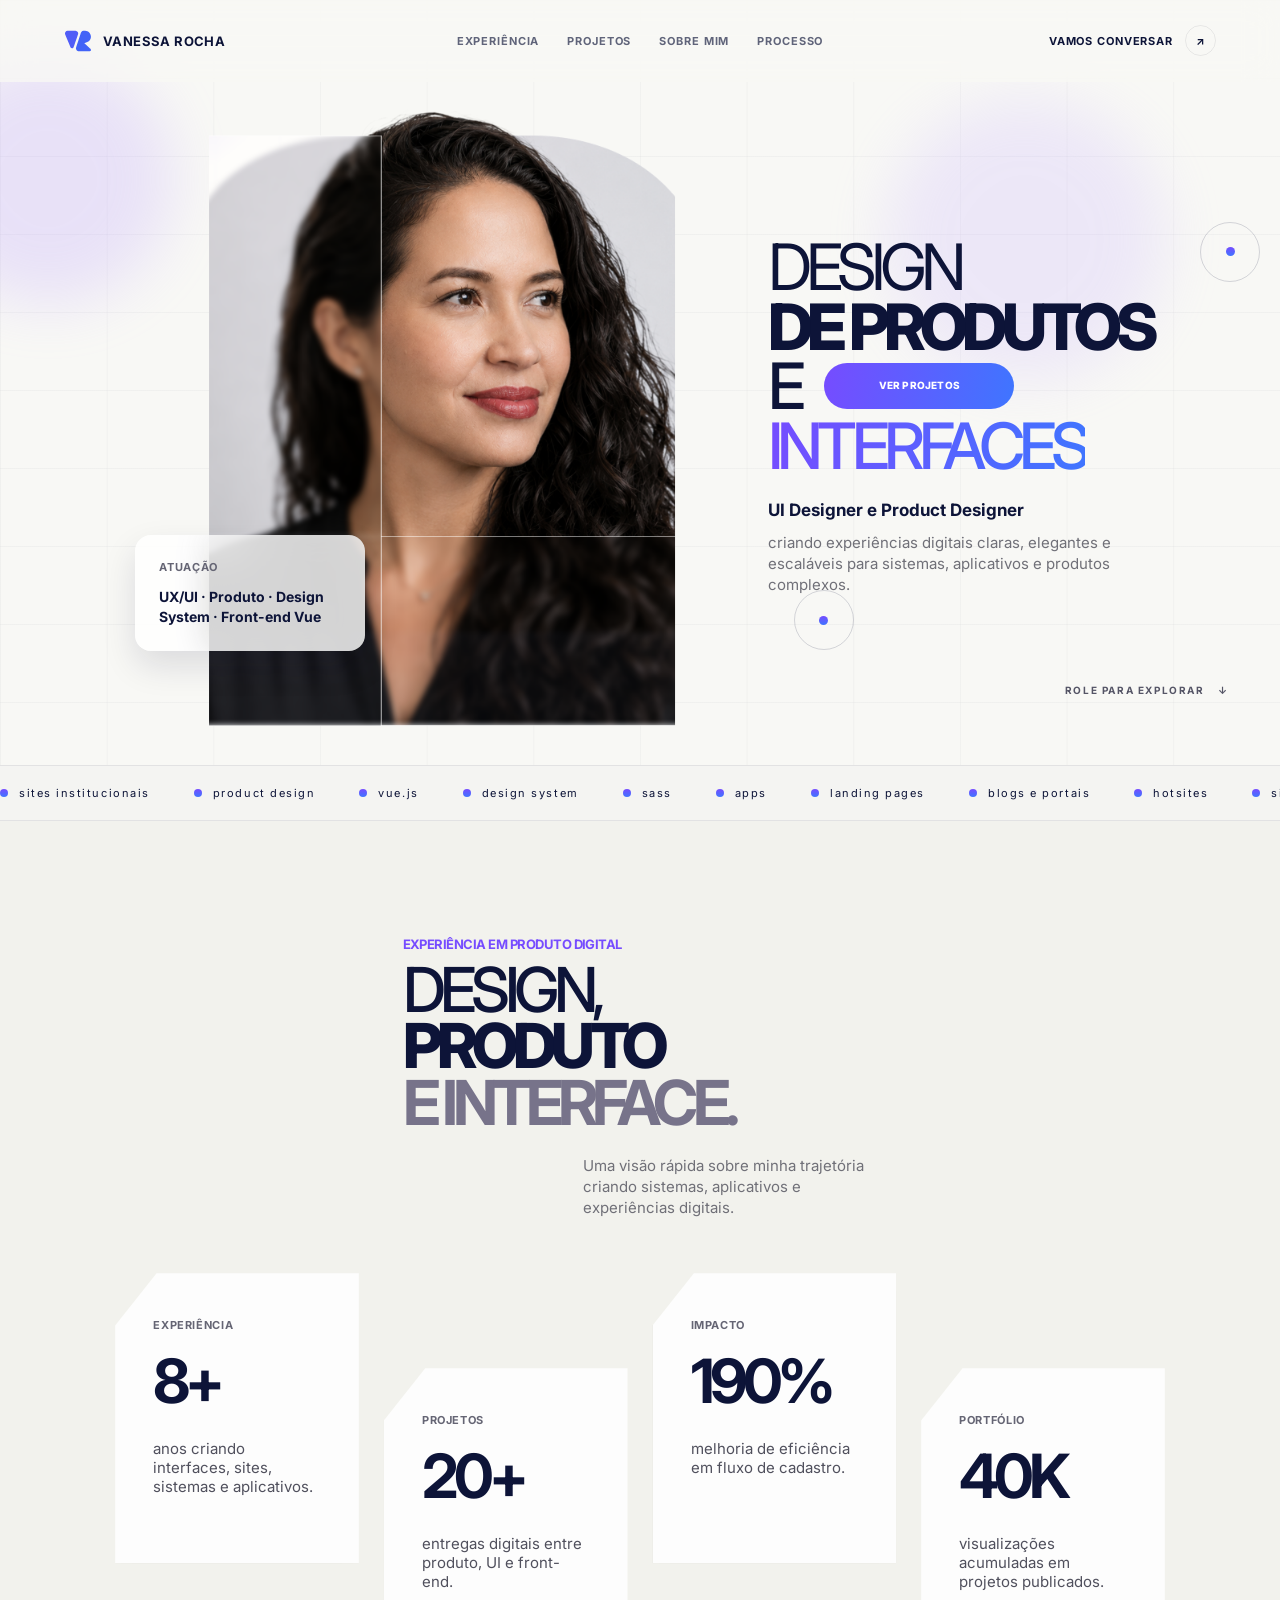
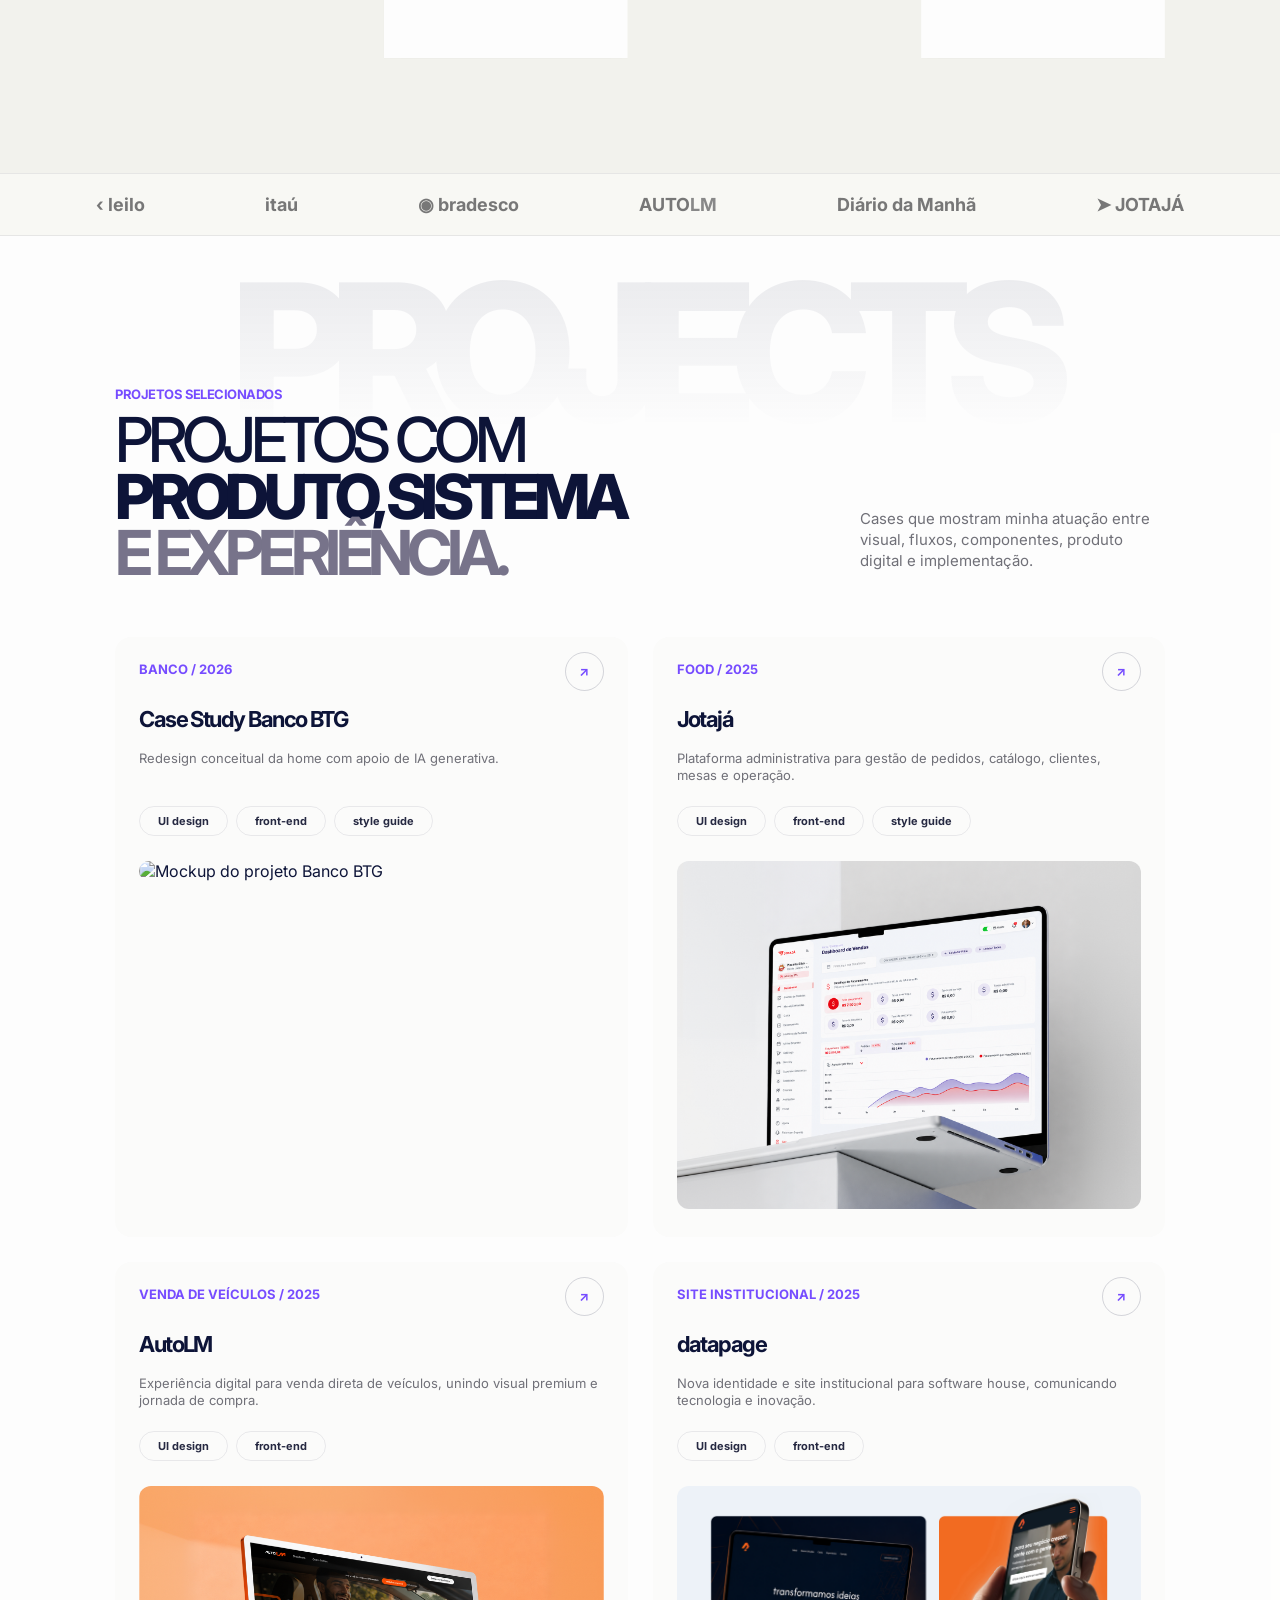
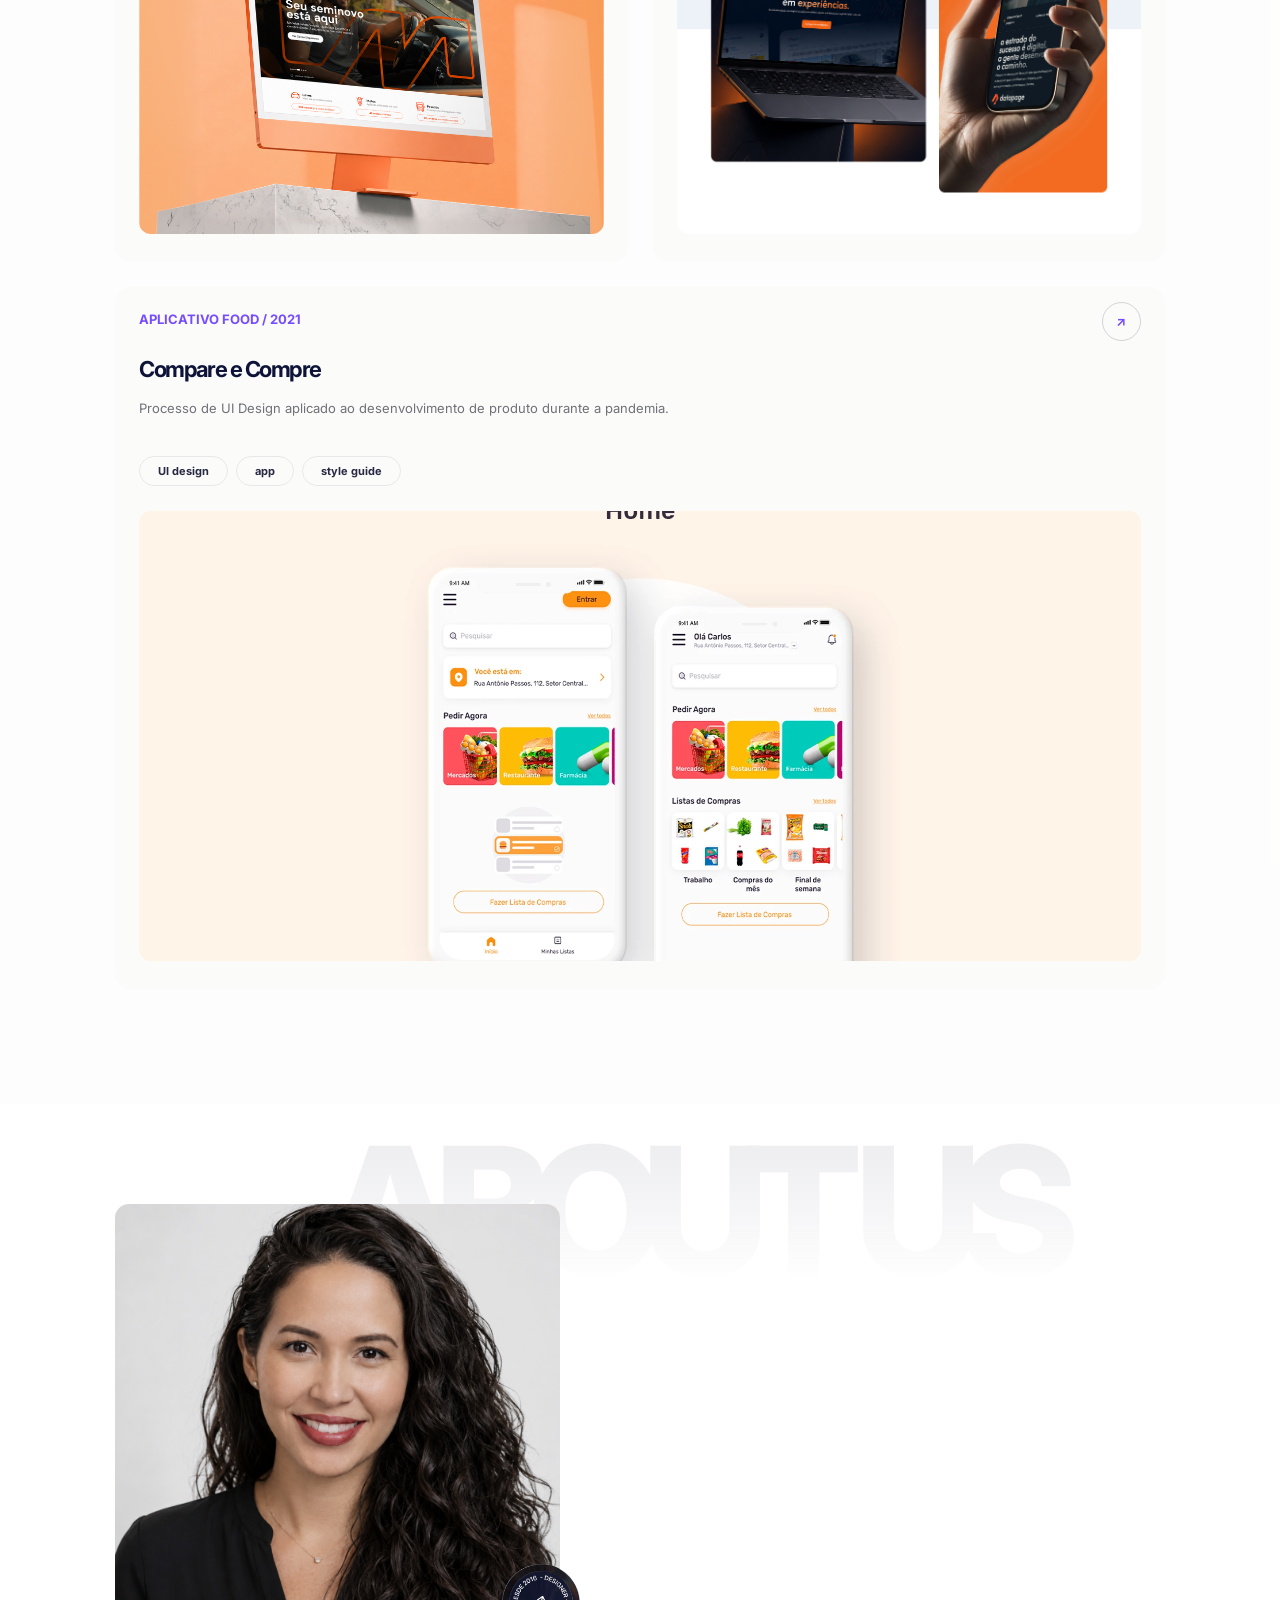
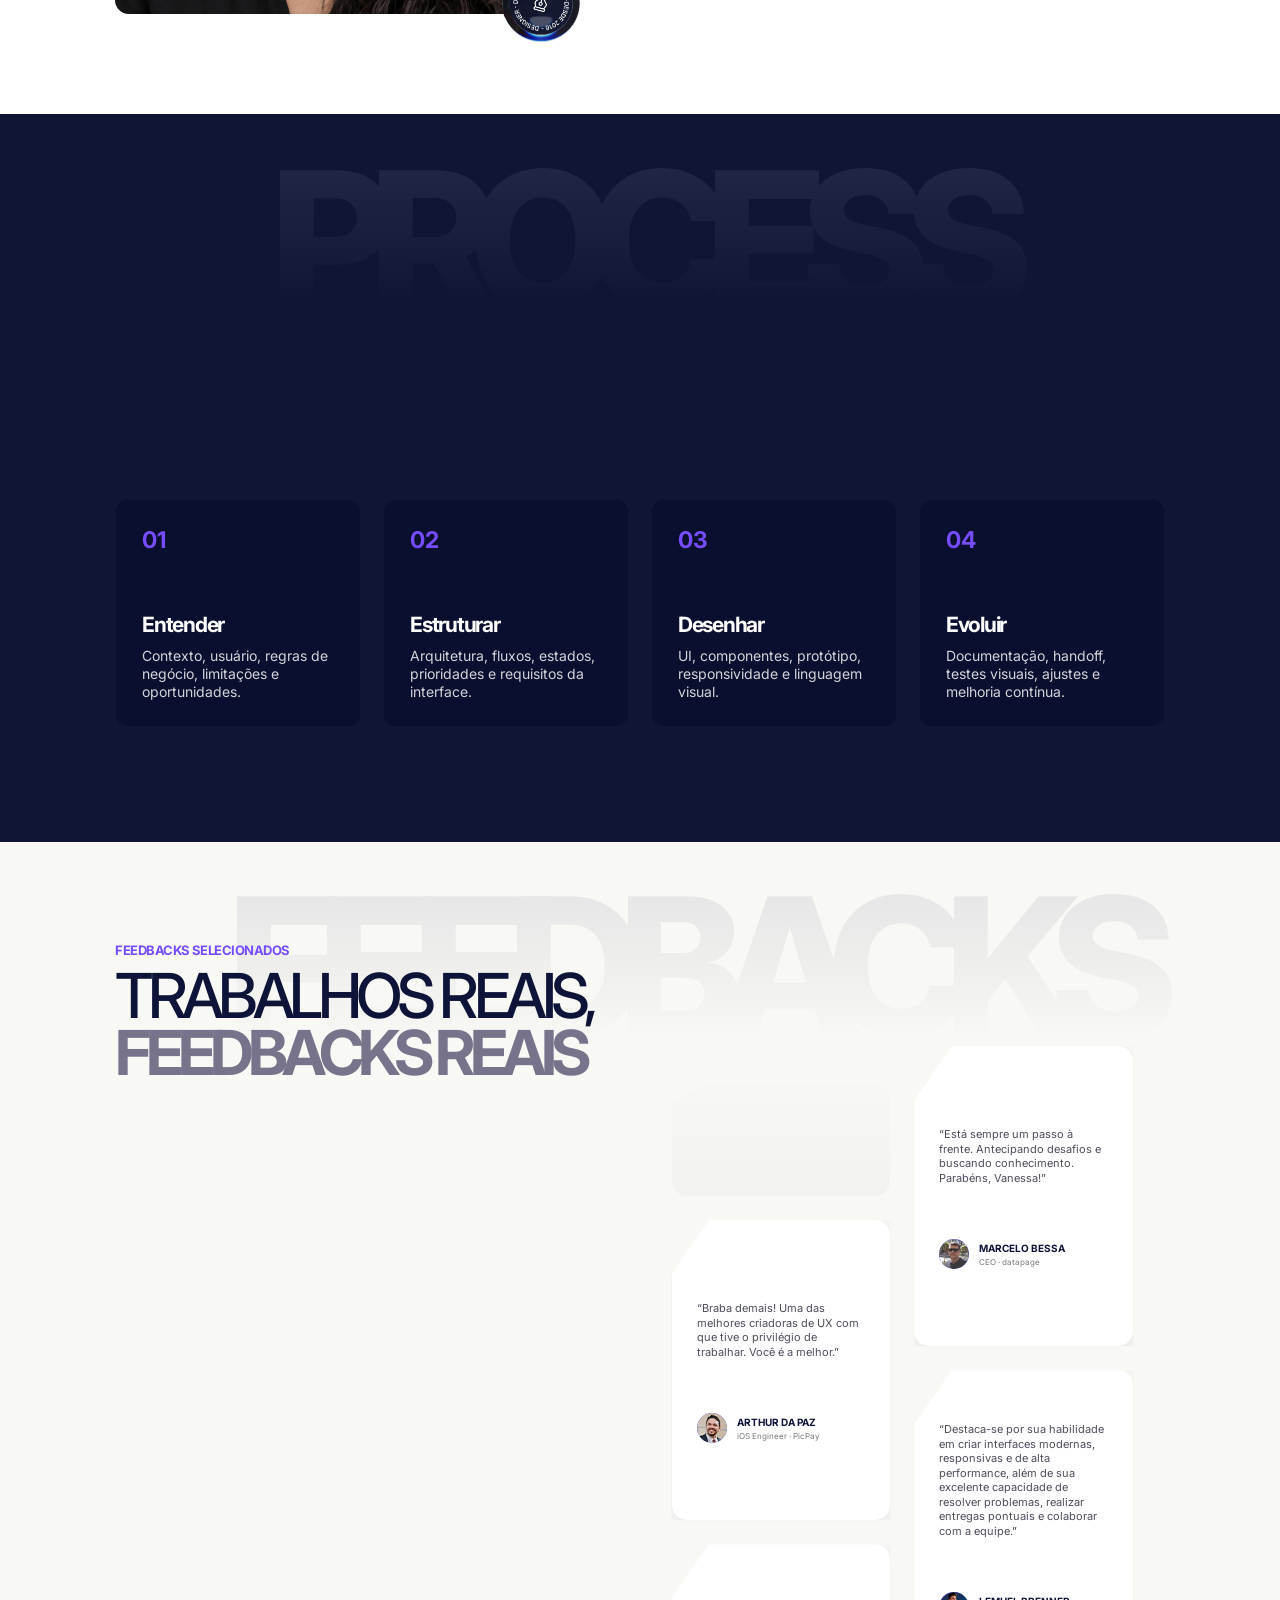
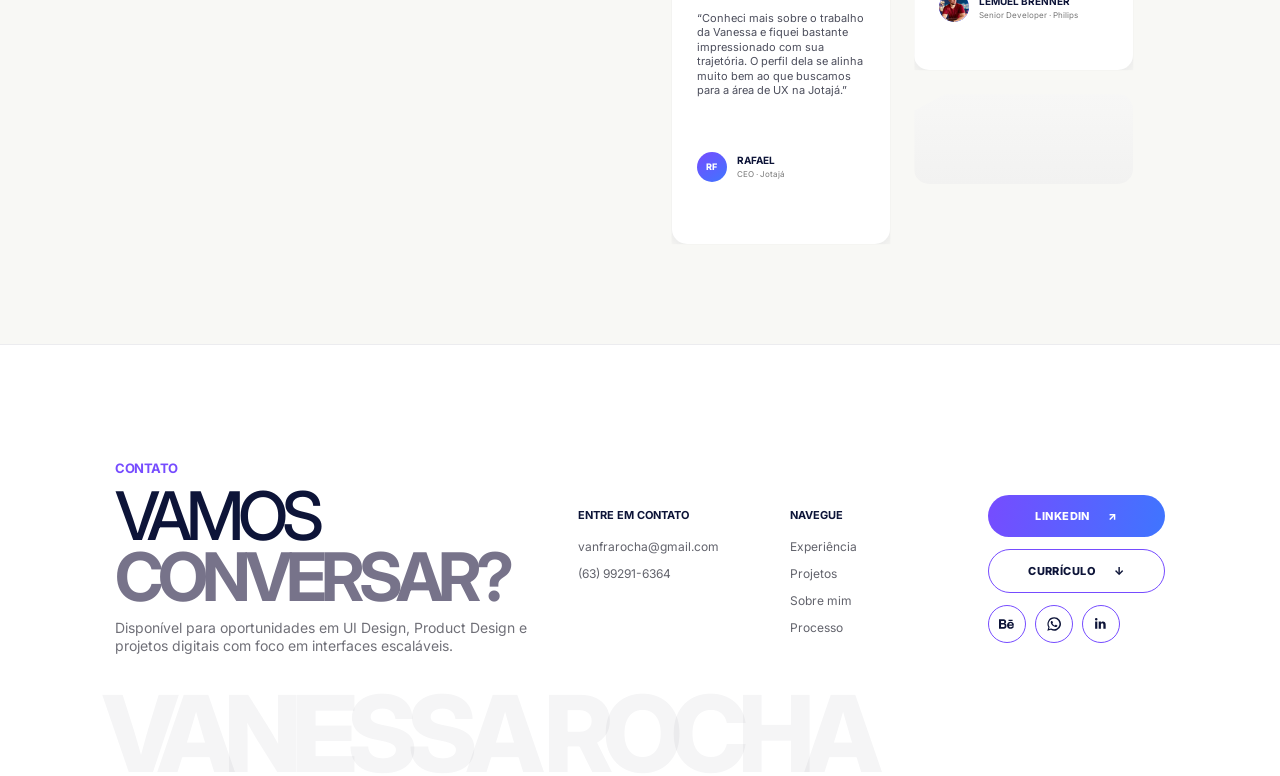
==== commit 6c82a397: "ajustado sticker pra ser infinito" ====
--- a/index.html
+++ b/index.html
@@ -4,8 +4,27 @@
 <head>
   <meta charset="UTF-8" />
   <meta name="viewport" content="width=device-width, initial-scale=1.0" />
-  <meta name="description" content="Portfólio de Vanessa Rocha, UI Designer e Product Designer." />
   <title>Vanessa Rocha | UI & Product Designer</title>
+  <meta name="description"
+    content="Portfólio de Vanessa Rocha, UI Designer e Product Designer especializada em interfaces digitais, produtos escaláveis, design systems e experiências para web e mobile." />
+  <meta name="keywords"
+    content="Vanessa Rocha, UI Designer, Product Designer, UX/UI, design de interfaces, portfolio UX, portfolio UI, design system, front-end, produtos digitais" />
+  <meta name="author" content="Vanessa Rocha" />
+  <meta name="robots" content="index, follow" />
+  <meta name="theme-color" content="#5b4dff" />
+  <meta property="og:type" content="website" />
+  <meta property="og:locale" content="pt_BR" />
+  <meta property="og:title" content="Vanessa Rocha | UI & Product Designer" />
+  <meta property="og:url" content="https://vanessarocha.vercel.app">
+  <meta property="og:description"
+    content="Portfólio de Vanessa Rocha com projetos de UI Design, Product Design, design systems e experiências digitais para web e mobile." />
+  <meta property="og:image" content="./assets/vanessa-rocha-hero.png" />
+  <meta property="og:image:alt" content="Vanessa Rocha, UI Designer e Product Designer" />
+  <meta name="twitter:card" content="summary_large_image" />
+  <meta name="twitter:title" content="Vanessa Rocha | UI & Product Designer" />
+  <meta name="twitter:description"
+    content="Projetos de UI Design, Product Design, design systems e experiências digitais para web e mobile." />
+  <meta name="twitter:image" content="./assets/vanessa-rocha-hero.png" />
   <link rel="icon" type="image/png" href="./assets/favicon.png" />
   <link rel="preconnect" href="https://fonts.googleapis.com" />
   <link rel="preconnect" href="https://fonts.gstatic.com" crossorigin />
@@ -79,11 +98,16 @@
 
     <div class="skills-ticker" aria-label="Competências">
       <div class="ticker-track">
-        <span>sites institucionais</span><span>product design</span><span>vue.js</span>
-        <span>design system</span><span>sass</span><span>apps</span>
-        <span>landing pages</span><span>blogs e portais</span><span>hotsites</span>
-        <span>sites institucionais</span><span>product design</span><span>vue.js</span>
-        <span>design system</span><span>sass</span><span>apps</span>
+        <div class="ticker-group">
+          <span>sites institucionais</span><span>product design</span><span>vue.js</span>
+          <span>design system</span><span>sass</span><span>apps</span>
+          <span>landing pages</span><span>blogs e portais</span><span>hotsites</span>
+        </div>
+        <div class="ticker-group" aria-hidden="true">
+          <span>sites institucionais</span><span>product design</span><span>vue.js</span>
+          <span>design system</span><span>sass</span><span>apps</span>
+          <span>landing pages</span><span>blogs e portais</span><span>hotsites</span>
+        </div>
       </div>
     </div>
 
--- a/styles.css
+++ b/styles.css
@@ -394,18 +394,26 @@
 }
 
 .ticker-track {
-  display: inline-flex;
+  display: flex;
+  width: max-content;
+  animation: ticker 28s linear infinite;
+  will-change: transform;
+}
+
+.ticker-group {
+  display: flex;
+  flex-shrink: 0;
   gap: 44px;
-  animation: ticker 34s linear infinite;
-}
-
-.ticker-track span {
+  padding-right: 44px;
+}
+
+.ticker-group span {
   font-size: 11px;
   letter-spacing: .14em;
   text-transform: lowercase;
 }
 
-.ticker-track span::before {
+.ticker-group span::before {
   content: "";
   display: inline-block;
   width: 8px;
@@ -1413,4 +1421,4 @@
     animation-duration: .01ms !important;
     transition-duration: .01ms !important;
   }
-}+}
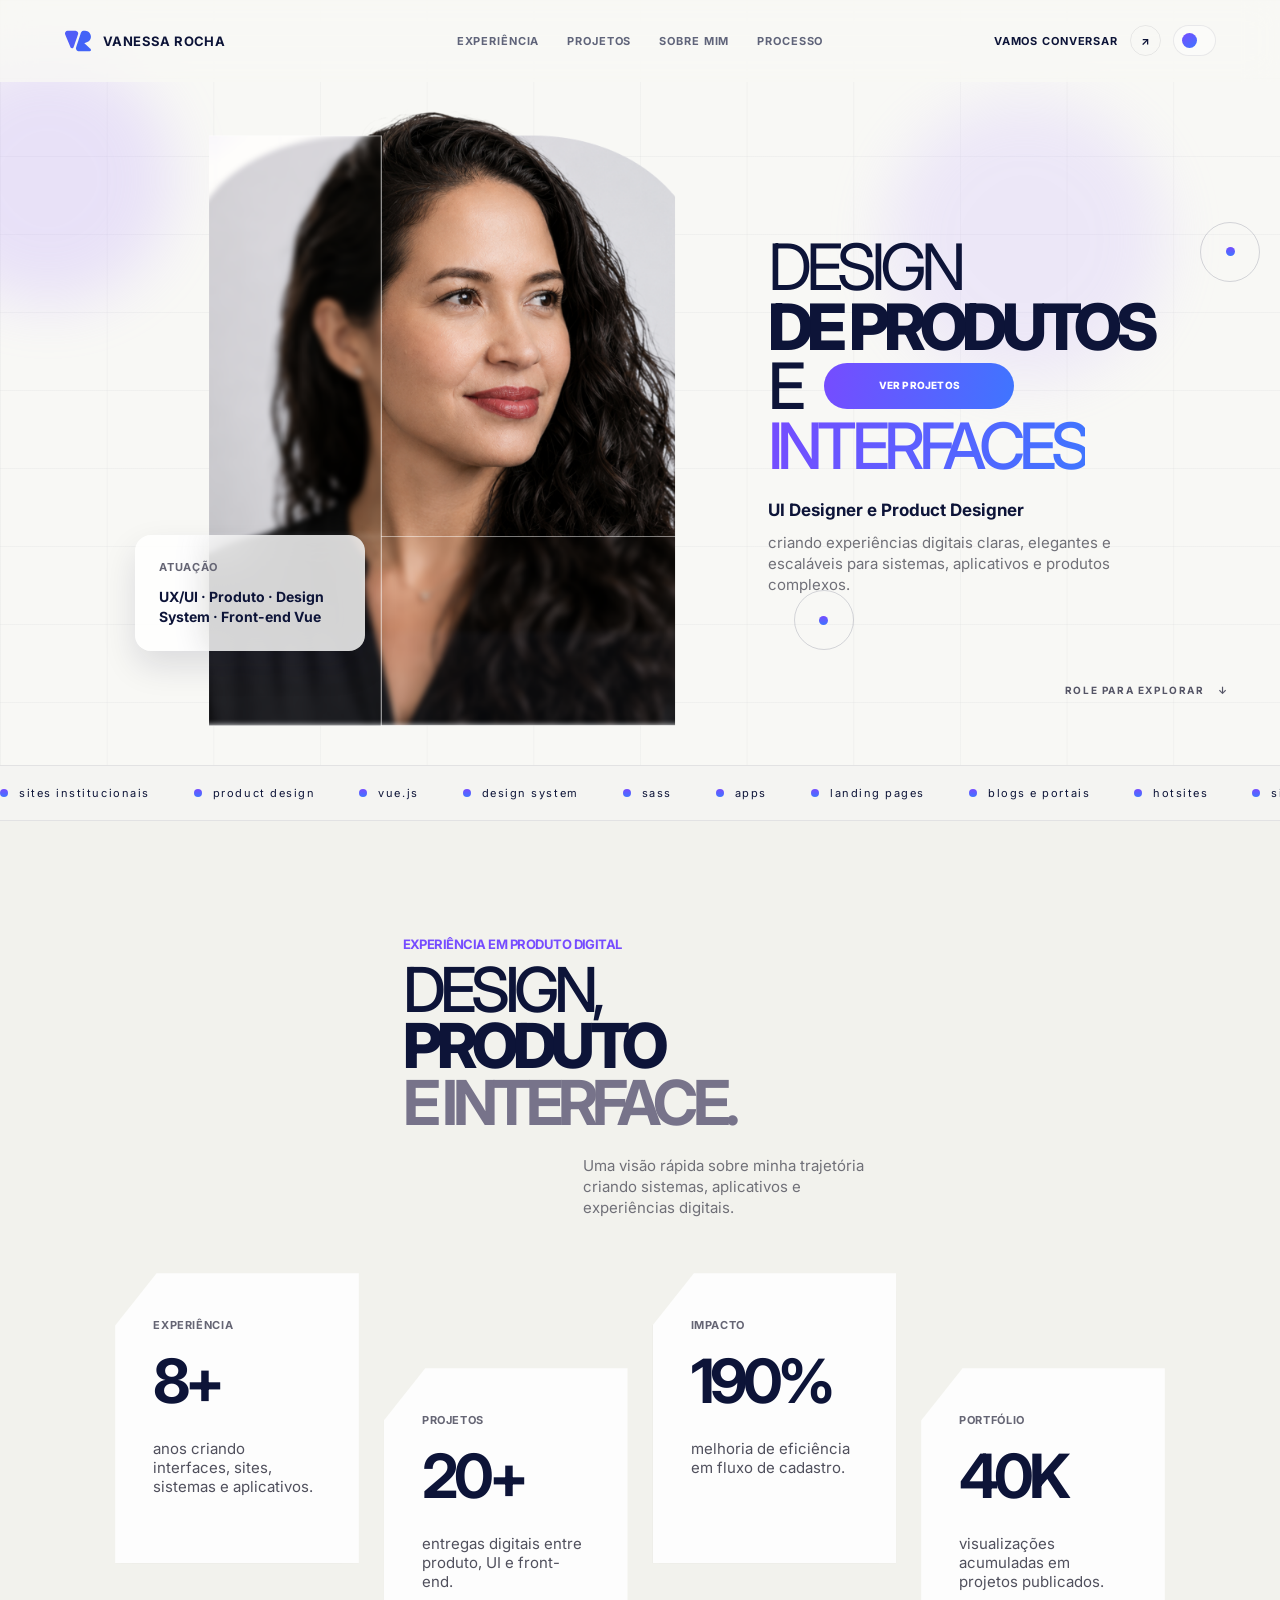
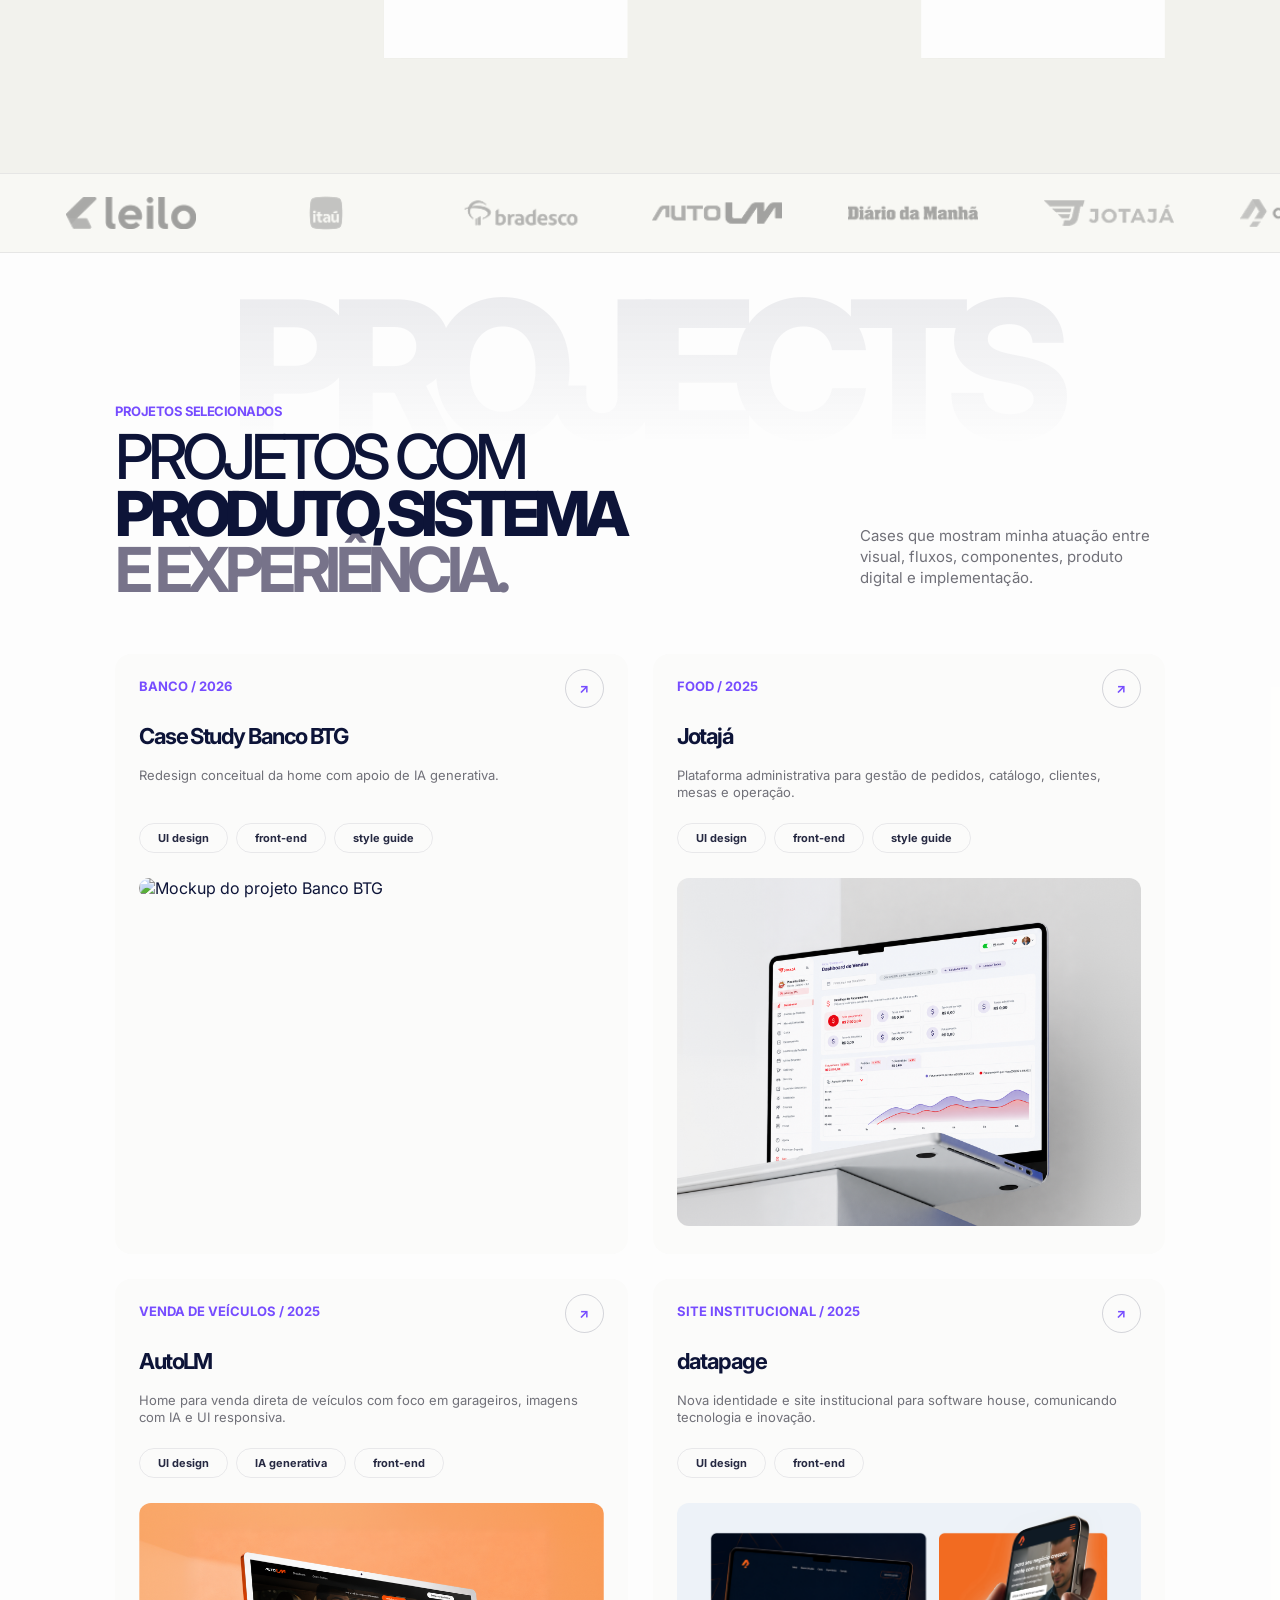
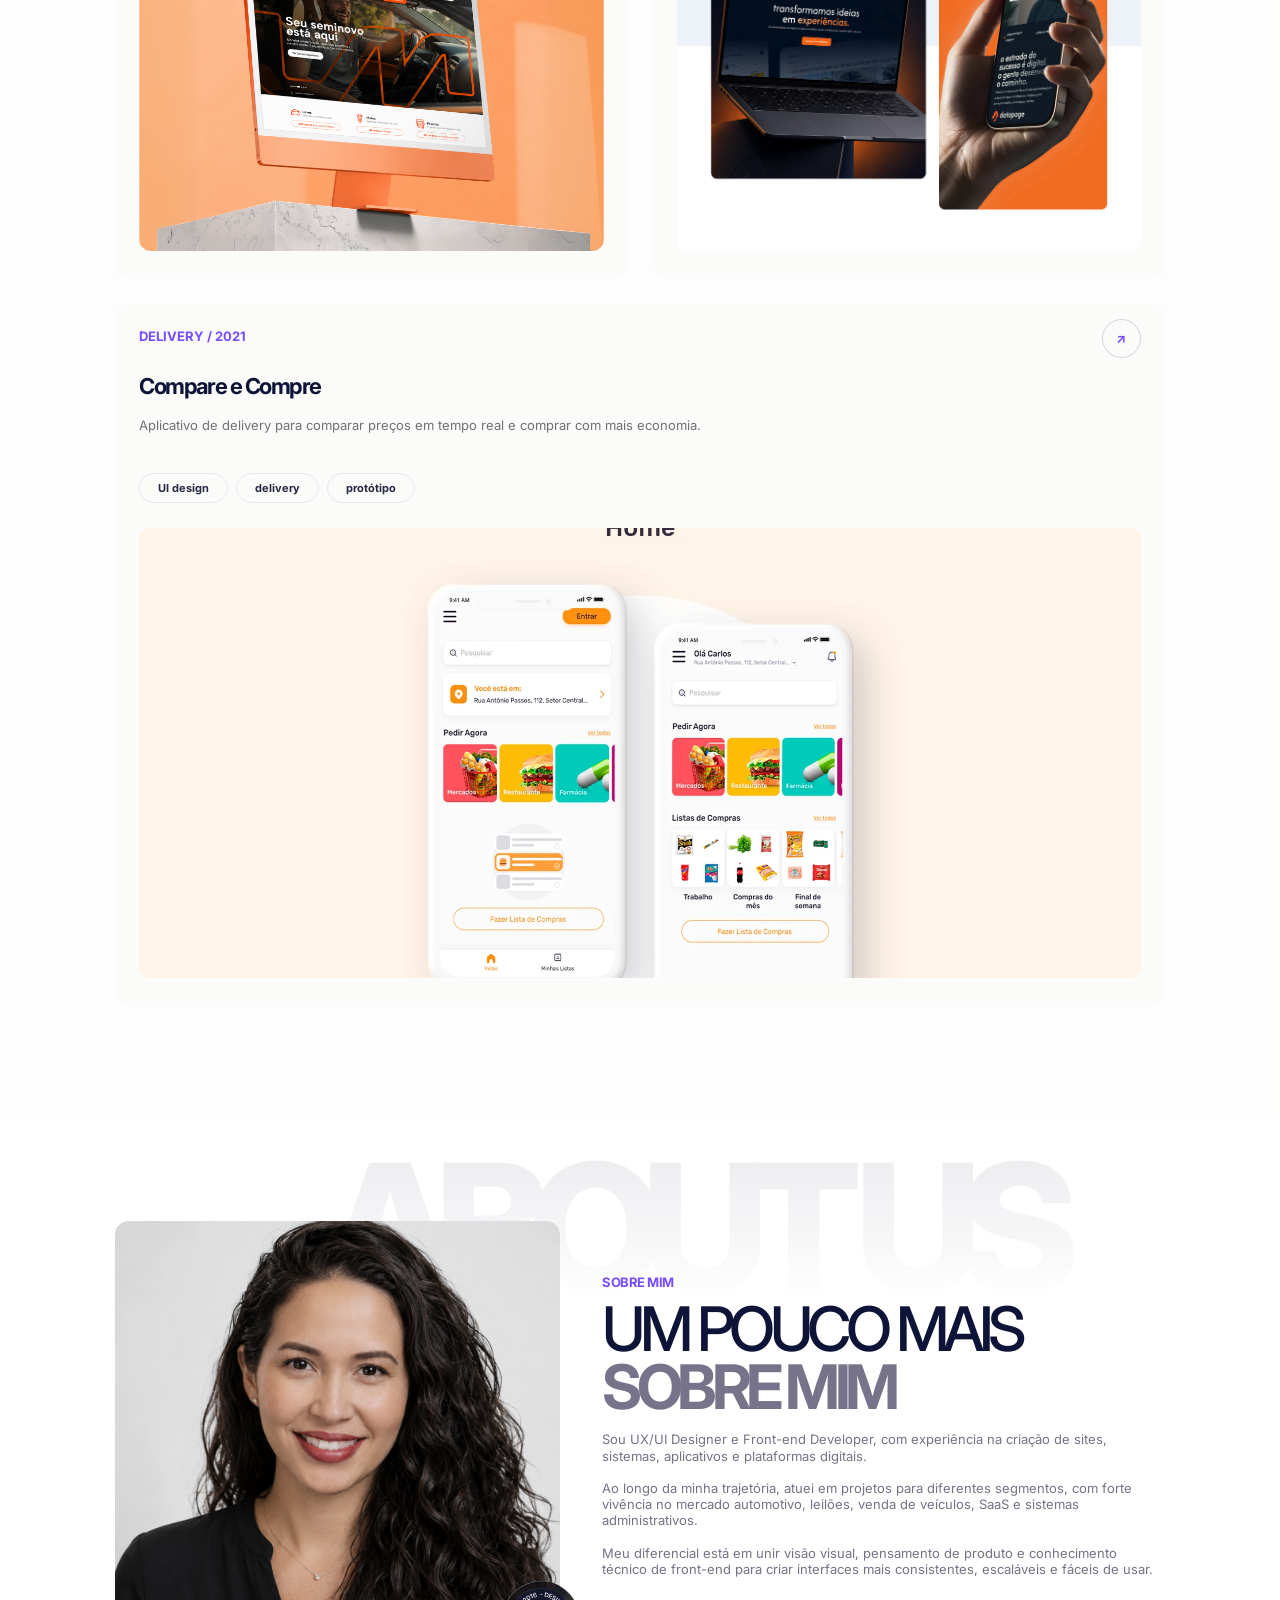
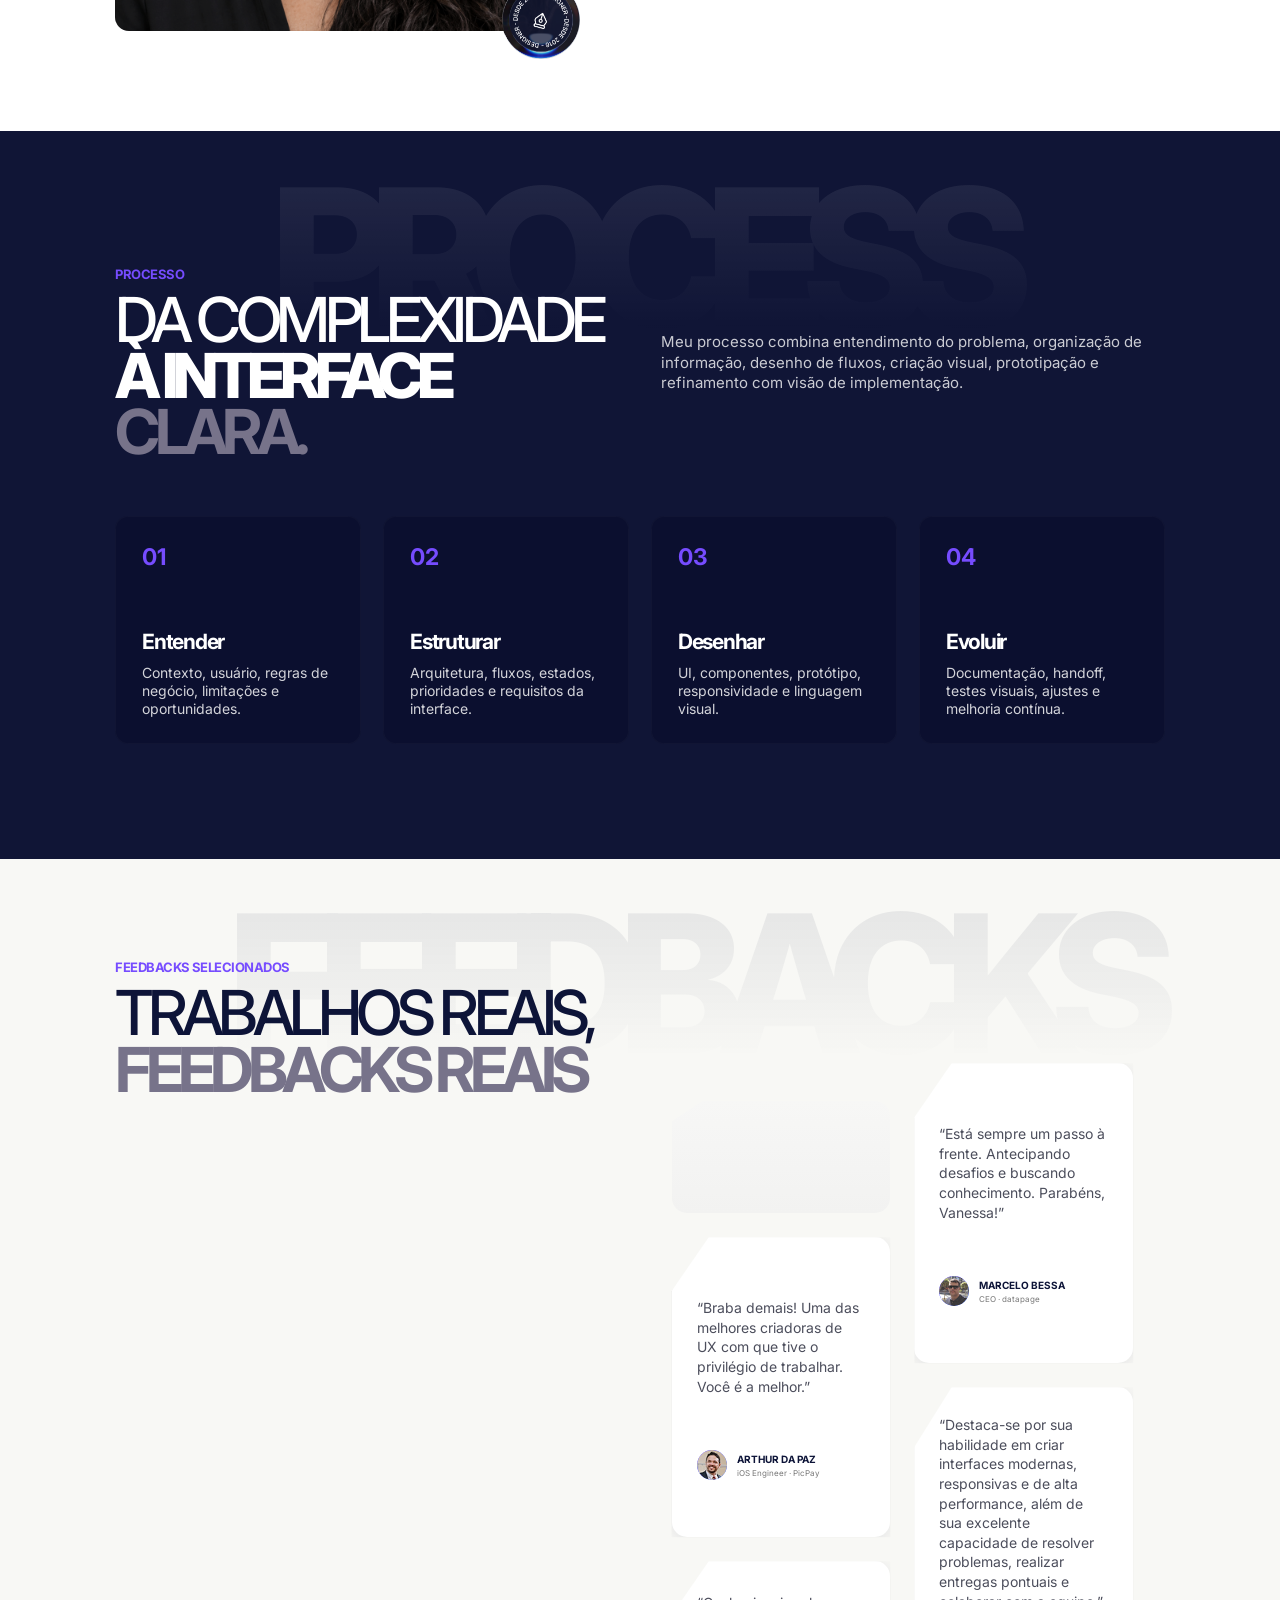
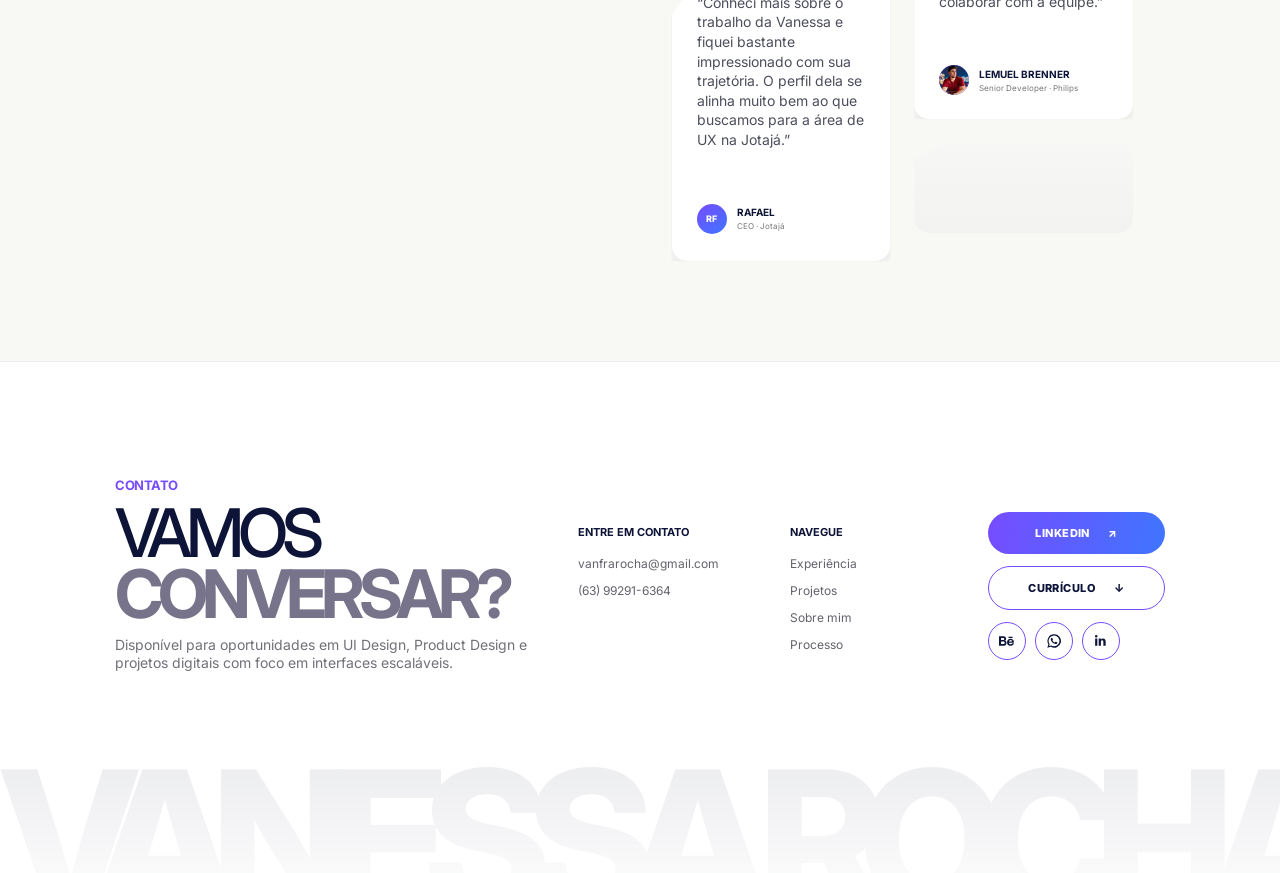
==== commit c2951a1a: "styel<compare-compre>: ajustes em texto" ====
--- a/index.html
+++ b/index.html
@@ -30,7 +30,7 @@
   <link rel="preconnect" href="https://fonts.gstatic.com" crossorigin />
   <link href="https://fonts.googleapis.com/css2?family=Inter:wght@400;500;600;700;800&display=swap" rel="stylesheet" />
   <link rel="stylesheet" href="./styles.css" />
-  <script defer src="./script.js"></script>
+  <script defer src="./script.js?v=2"></script>
 </head>
 
 <body>
@@ -46,10 +46,15 @@
       <a href="#sobre">Sobre mim</a>
       <a href="#processo">Processo</a>
     </nav>
-    <a class="header-cta" href="#contato">Vamos conversar <span>↗</span></a>
-    <button class="menu-button" type="button" aria-label="Abrir menu" aria-expanded="false">
-      <span></span><span></span><span></span>
-    </button>
+    <div class="header-actions">
+      <a class="header-cta" href="#contato">Vamos conversar <span>↗</span></a>
+      <button class="theme-toggle" type="button" aria-label="Ativar tema escuro" aria-pressed="false">
+        <span></span>
+      </button>
+      <button class="menu-button" type="button" aria-label="Abrir menu" aria-expanded="false">
+        <span></span><span></span><span></span>
+      </button>
+    </div>
   </header>
 
   <div class="mobile-menu">
@@ -133,9 +138,27 @@
       </div>
     </section>
 
-    <div class="client-strip" aria-label="Empresas e marcas">
-      <span>‹ leilo</span><span>itaú</span><span>◉ bradesco</span><span>AUTO<strong>LM</strong></span><span>Diário da
-        Manhã</span><span>➤ JOTAJÁ</span>
+    <div class="client-strip" aria-label="Empresas e marcas atendidas">
+      <div class="client-track">
+        <div class="client-group">
+          <img src="./assets/clientes/leilo.png" alt="Leilo" />
+          <img src="./assets/clientes/itau.png" alt="Itaú" />
+          <img src="./assets/clientes/bradesco.png" alt="Bradesco" />
+          <img src="./assets/clientes/autolm.png" alt="AutoLM" />
+          <img src="./assets/clientes/dm.png" alt="Diário da Manhã" />
+          <img src="./assets/clientes/jotaja.png" alt="Jotajá" />
+          <img src="./assets/clientes/datapage.png" alt="datapage" />
+        </div>
+        <div class="client-group" aria-hidden="true">
+          <img src="./assets/clientes/leilo.png" alt="" />
+          <img src="./assets/clientes/itau.png" alt="" />
+          <img src="./assets/clientes/bradesco.png" alt="" />
+          <img src="./assets/clientes/autolm.png" alt="" />
+          <img src="./assets/clientes/dm.png" alt="" />
+          <img src="./assets/clientes/jotaja.png" alt="" />
+          <img src="./assets/clientes/datapage.png" alt="" />
+        </div>
+      </div>
     </div>
 
     <section class="projects section" id="projetos">
@@ -165,8 +188,8 @@
         <a class="project-card reveal" href="./case-autolm.html">
           <div class="project-meta"><span>Venda de veículos / 2025</span><i>↗</i></div>
           <h3>AutoLM</h3>
-          <p>Experiência digital para venda direta de veículos, unindo visual premium e jornada de compra.</p>
-          <div class="tags"><span>UI design</span><span>front-end</span></div>
+          <p>Home para venda direta de veículos com foco em garageiros, imagens com IA e UI responsiva.</p>
+          <div class="tags"><span>UI design</span><span>IA generativa</span><span>front-end</span></div>
           <img src="./assets/autolm.png" alt="Mockup do projeto AutoLM" loading="lazy" />
         </a>
         <a class="project-card reveal" href="./case-datapage.html">
@@ -177,10 +200,10 @@
           <img src="./assets/datapage.png" alt="Mockup do projeto datapage" loading="lazy" />
         </a>
         <a class="project-card reveal project-wide" href="./case-compare-compre.html">
-          <div class="project-meta"><span>Aplicativo food / 2021</span><i>↗</i></div>
+          <div class="project-meta"><span>Delivery / 2021</span><i>↗</i></div>
           <h3>Compare e Compre</h3>
-          <p>Processo de UI Design aplicado ao desenvolvimento de produto durante a pandemia.</p>
-          <div class="tags"><span>UI design</span><span>app</span><span>style guide</span></div>
+          <p>Aplicativo de delivery para comparar preços em tempo real e comprar com mais economia.</p>
+          <div class="tags"><span>UI design</span><span>delivery</span><span>protótipo</span></div>
           <img src="./assets/compare-compre.png" alt="Mockup do aplicativo Compare e Compre" loading="lazy" />
         </a>
       </div>
--- a/styles.css
+++ b/styles.css
@@ -67,7 +67,8 @@
 
 .brand,
 .desktop-nav,
-.header-cta {
+.header-cta,
+.header-actions {
   display: flex;
   align-items: center;
 }
@@ -106,7 +107,6 @@
 }
 
 .header-cta {
-  justify-self: end;
   gap: 12px;
   font-size: 11px;
   font-weight: 700;
@@ -121,6 +121,44 @@
   place-items: center;
   border: 1px solid var(--line);
   border-radius: 50%;
+}
+
+.header-actions {
+  justify-self: end;
+  gap: 12px;
+}
+
+.theme-toggle {
+  position: relative;
+  display: grid;
+  width: 43px;
+  height: 31px;
+  padding: 0;
+  place-items: center;
+  border: 1px solid var(--line);
+  border-radius: 99px;
+  background: rgba(255, 255, 255, .38);
+  cursor: pointer;
+  transition: .25s;
+}
+
+.theme-toggle span {
+  width: 15px;
+  height: 15px;
+  border-radius: 50%;
+  background: linear-gradient(145deg, var(--purple), var(--blue));
+  box-shadow: 0 0 0 0 rgba(118, 76, 255, .2);
+  transform: translateX(-5px);
+  transition: .25s;
+}
+
+body.theme-dark .theme-toggle {
+  background: rgba(255, 255, 255, .08);
+}
+
+body.theme-dark .theme-toggle span {
+  transform: translateX(5px);
+  box-shadow: 0 0 18px rgba(118, 76, 255, .55);
 }
 
 .menu-button,
@@ -507,21 +545,47 @@
 }
 
 .client-strip {
+  overflow: hidden;
+  padding: 22px 0;
+  border-block: 1px solid var(--line);
+  background: rgba(248, 248, 245, .95);
+}
+
+.client-track {
   display: flex;
-  justify-content: space-around;
-  gap: 30px;
-  overflow: hidden;
-  padding: 20px 4vw;
-  border-block: 1px solid var(--line);
-  color: #777;
-  background: rgba(248, 248, 245, .95);
-  font-size: 18px;
-  font-weight: 700;
-  white-space: nowrap;
-}
-
-.client-strip strong {
-  color: #888;
+  width: max-content;
+  padding-left: 66px;
+  animation: ticker 32s linear infinite;
+  will-change: transform;
+}
+
+.client-group {
+  display: flex;
+  flex-shrink: 0;
+  align-items: center;
+  gap: 66px;
+  padding-right: 66px;
+}
+
+.client-group img {
+  display: block;
+  width: auto;
+  max-width: 130px;
+  height: 34px;
+  object-fit: contain;
+  filter: grayscale(1);
+  opacity: .62;
+  transition: opacity .25s, filter .25s, transform .25s;
+}
+
+.client-strip:hover .client-track {
+  animation-play-state: paused;
+}
+
+.client-group img:hover {
+  filter: grayscale(0);
+  opacity: 1;
+  transform: translateY(-2px);
 }
 
 .projects {
@@ -892,8 +956,8 @@
 
 .feedback-card p {
   color: #4c4e5c;
-  font-size: 11px;
-  line-height: 1.32;
+  font-size: 14px;
+  line-height: 1.4;
 }
 
 .feedback-card footer {
@@ -947,7 +1011,7 @@
   grid-template-columns: 1.4fr .55fr .5fr .6fr;
   gap: 50px;
   min-height: 420px;
-  padding-bottom: 120px;
+  padding-bottom: 200px;
   border-top: 1px solid var(--line);
   background: white;
   overflow: hidden;
@@ -1053,13 +1117,23 @@
 
 .footer-name {
   position: absolute;
-  left: 8%;
-  bottom: -22px;
-  color: rgba(13, 20, 56, .045);
-  font-size: 106px;
+  bottom: -42px;
   font-weight: 800;
-  letter-spacing: -.1em;
   text-transform: uppercase;
+  white-space: nowrap;
+  left: 0px;
+  right: 0px;
+  width: 100%;
+  color: transparent;
+  font-size: clamp(92px, 15vw, 210px);
+  letter-spacing: -0.125em;
+  line-height: 0.78;
+  text-align: center;
+  text-transform: uppercase;
+  pointer-events: none;
+  user-select: none;
+  overflow: hidden;
+  background: linear-gradient(rgba(13, 20, 56, 0.075) 0%, rgba(13, 20, 56, 0.043) 45%, rgba(13, 20, 56, 0) 100%) text;
   white-space: nowrap;
 }
 
@@ -1098,6 +1172,129 @@
   }
 }
 
+body.theme-dark {
+  --bg: #070914;
+  --paper: #11162b;
+  --ink: #f5f6ff;
+  --muted: #a6abc3;
+  --line: rgba(255, 255, 255, .09);
+  --soft: #101528;
+  color: var(--ink);
+  background:
+    radial-gradient(circle at 18% 8%, rgba(118, 76, 255, .18), transparent 30%),
+    radial-gradient(circle at 86% 18%, rgba(63, 117, 255, .15), transparent 28%),
+    #070914;
+}
+
+body.theme-dark .site-header {
+  background: rgba(7, 9, 20, .76);
+}
+
+body.theme-dark .mobile-menu {
+  background: rgba(7, 9, 20, .98);
+}
+
+body.theme-dark .menu-button span {
+  background: var(--ink);
+}
+
+body.theme-dark .hero-portrait img {
+  mix-blend-mode: normal;
+  filter: saturate(.94) contrast(1.02);
+}
+
+body.theme-dark .floating-card,
+body.theme-dark .metric-card,
+body.theme-dark .project-card,
+body.theme-dark .feedback-card {
+  background: rgba(17, 22, 43, .86);
+  box-shadow: 0 20px 42px rgba(0, 0, 0, .28);
+}
+
+body.theme-dark .floating-card span,
+body.theme-dark .metric-card span,
+body.theme-dark .project-meta,
+body.theme-dark .feedback-card p,
+body.theme-dark .feedback-card footer small {
+  color: var(--muted);
+}
+
+body.theme-dark .skills-ticker,
+body.theme-dark .client-strip {
+  background: rgba(10, 13, 28, .92);
+}
+
+body.theme-dark .experience,
+body.theme-dark .projects,
+body.theme-dark .about,
+body.theme-dark .feedbacks {
+  background: rgba(7, 9, 20, .68);
+}
+
+body.theme-dark .project-card {
+  border: 1px solid rgba(255, 255, 255, .07);
+}
+
+body.theme-dark .project-card:hover {
+  box-shadow: 0 24px 44px rgba(0, 0, 0, .36);
+}
+
+body.theme-dark .project-link {
+  border-color: rgba(255, 255, 255, .16);
+  color: var(--ink);
+}
+
+body.theme-dark .project-link:hover {
+  border-color: var(--purple);
+}
+
+body.theme-dark .about {
+  background: #090c19;
+}
+
+body.theme-dark .about-photo img {
+  filter: saturate(.96) contrast(1.03);
+}
+
+body.theme-dark .process {
+  background: var(--deep);
+}
+
+body.theme-dark .process-card {
+  background: rgba(255, 255, 255, .06);
+  border-color: rgba(255, 255, 255, .08);
+}
+
+body.theme-dark .feedback-placeholder {
+  background: linear-gradient(180deg, rgba(255, 255, 255, .06), rgba(255, 255, 255, .025));
+}
+
+body.theme-dark .contact {
+  background: #080b17;
+}
+
+body.theme-dark .outline-button {
+  color: var(--ink);
+  background: transparent;
+}
+
+body.theme-dark .social-circles a {
+  color: var(--ink);
+}
+
+body.theme-dark .footer-name,
+body.theme-dark .oversized-word {
+  color: rgba(255, 255, 255, .045);
+}
+
+body.theme-dark .projects .oversized-word,
+body.theme-dark .about .oversized-word,
+body.theme-dark .feedbacks .oversized-word {
+  background: linear-gradient(180deg, rgba(255, 255, 255, .07), rgba(255, 255, 255, 0));
+  -webkit-background-clip: text;
+  background-clip: text;
+}
+
 @media(max-width:900px) {
   .site-header {
     grid-template-columns: 1fr auto;
@@ -1107,6 +1304,10 @@
   .desktop-nav,
   .header-cta {
     display: none;
+  }
+
+  .header-actions {
+    gap: 12px;
   }
 
   .menu-button {
@@ -1166,64 +1367,109 @@
   }
 
   .hero {
+    display: flex;
+    min-height: auto;
     height: auto;
-    min-height: 850px;
-    padding-top: 70px;
+    flex-direction: column;
+    gap: 24px;
+    max-height: 700px;
+    padding: 92px 20px 38px;
+    overflow: hidden;
   }
 
   .hero-copy {
-    top: 15%;
-    left: 20px;
+    position: relative;
     z-index: 6;
+    top: auto;
+    left: auto;
+    order: 1;
   }
 
   .hero-title {
-    font-size: clamp(58px, 16vw, 84px);
+    font-size: clamp(42px, 10.4vw, 58px);
+    line-height: .94;
+    letter-spacing: -.085em;
   }
 
   .hero-e-line {
-    gap: 14px;
+    gap: 12px;
   }
 
   .hero-intro {
-    margin-top: 25px;
-    max-width: 310px;
+    max-width: 340px;
+    margin-top: 20px;
+  }
+
+  .hero-intro strong {
+    margin-bottom: 9px;
+    font-size: 16px;
   }
 
   .hero-intro p {
+    max-width: 330px;
     font-size: 14px;
+    line-height: 1.42;
   }
 
   .hero-portrait {
-    left: -22%;
+    position: relative;
+    left: auto;
+    bottom: auto;
+    order: 2;
+    width: 100%;
+    height: 700px;
+    margin-top: 0;
+    opacity: 1;
+  }
+
+  .hero-portrait img {
+    left: 50%;
     bottom: 0;
-    width: 122%;
-    height: 62%;
-    opacity: .7;
+    width: min(60%, 350px);
+    height: 100%;
+    object-position: 50% 0;
+    transform: translateX(-50%);
+  }
+
+  .hero-button {
+    min-width: 150px;
+    min-height: 40px;
+    padding: 11px 20px;
+    font-size: 9px;
+    transform: translateY(-1px);
   }
 
   .floating-card {
-    left: 24%;
-    bottom: 6%;
-    width: 210px;
-  }
-
-  .hero-button {
-    min-width: 162px;
-    min-height: 42px;
-    padding: 12px 22px;
-    transform: translateY(-1px);
+    left: 50%;
+    bottom: 24px;
+    width: min(150px, calc(100vw - 72px));
+    padding: 22px 24px;
+    transform: translateX(-50%);
+    display: none;
+  }
+
+  .floating-card strong {
+    font-size: 16px;
+  }
+
+  .orb {
+    display: none;
   }
 
   .orb-bottom {
     left: auto;
     right: 20px;
-    bottom: 28%;
+    bottom: 18%;
   }
 
   .scroll-note {
-    right: 20px;
-    bottom: 4%;
+    position: relative;
+    order: 3;
+    transform: translate(-50%, -50%);
+    right: auto;
+    bottom: auto;
+    align-self: flex-end;
+    /* margin-top: -10px; */
   }
 
   .section {
@@ -1266,9 +1512,17 @@
   }
 
   .client-strip {
-    justify-content: flex-start;
-    padding-inline: 20px;
-    overflow: auto;
+    padding: 18px 0;
+  }
+
+  .client-group {
+    gap: 42px;
+    padding-right: 42px;
+  }
+
+  .client-group img {
+    max-width: 112px;
+    height: 28px;
   }
 
   .oversized-word {
@@ -1421,4 +1675,4 @@
     animation-duration: .01ms !important;
     transition-duration: .01ms !important;
   }
-}
+}
